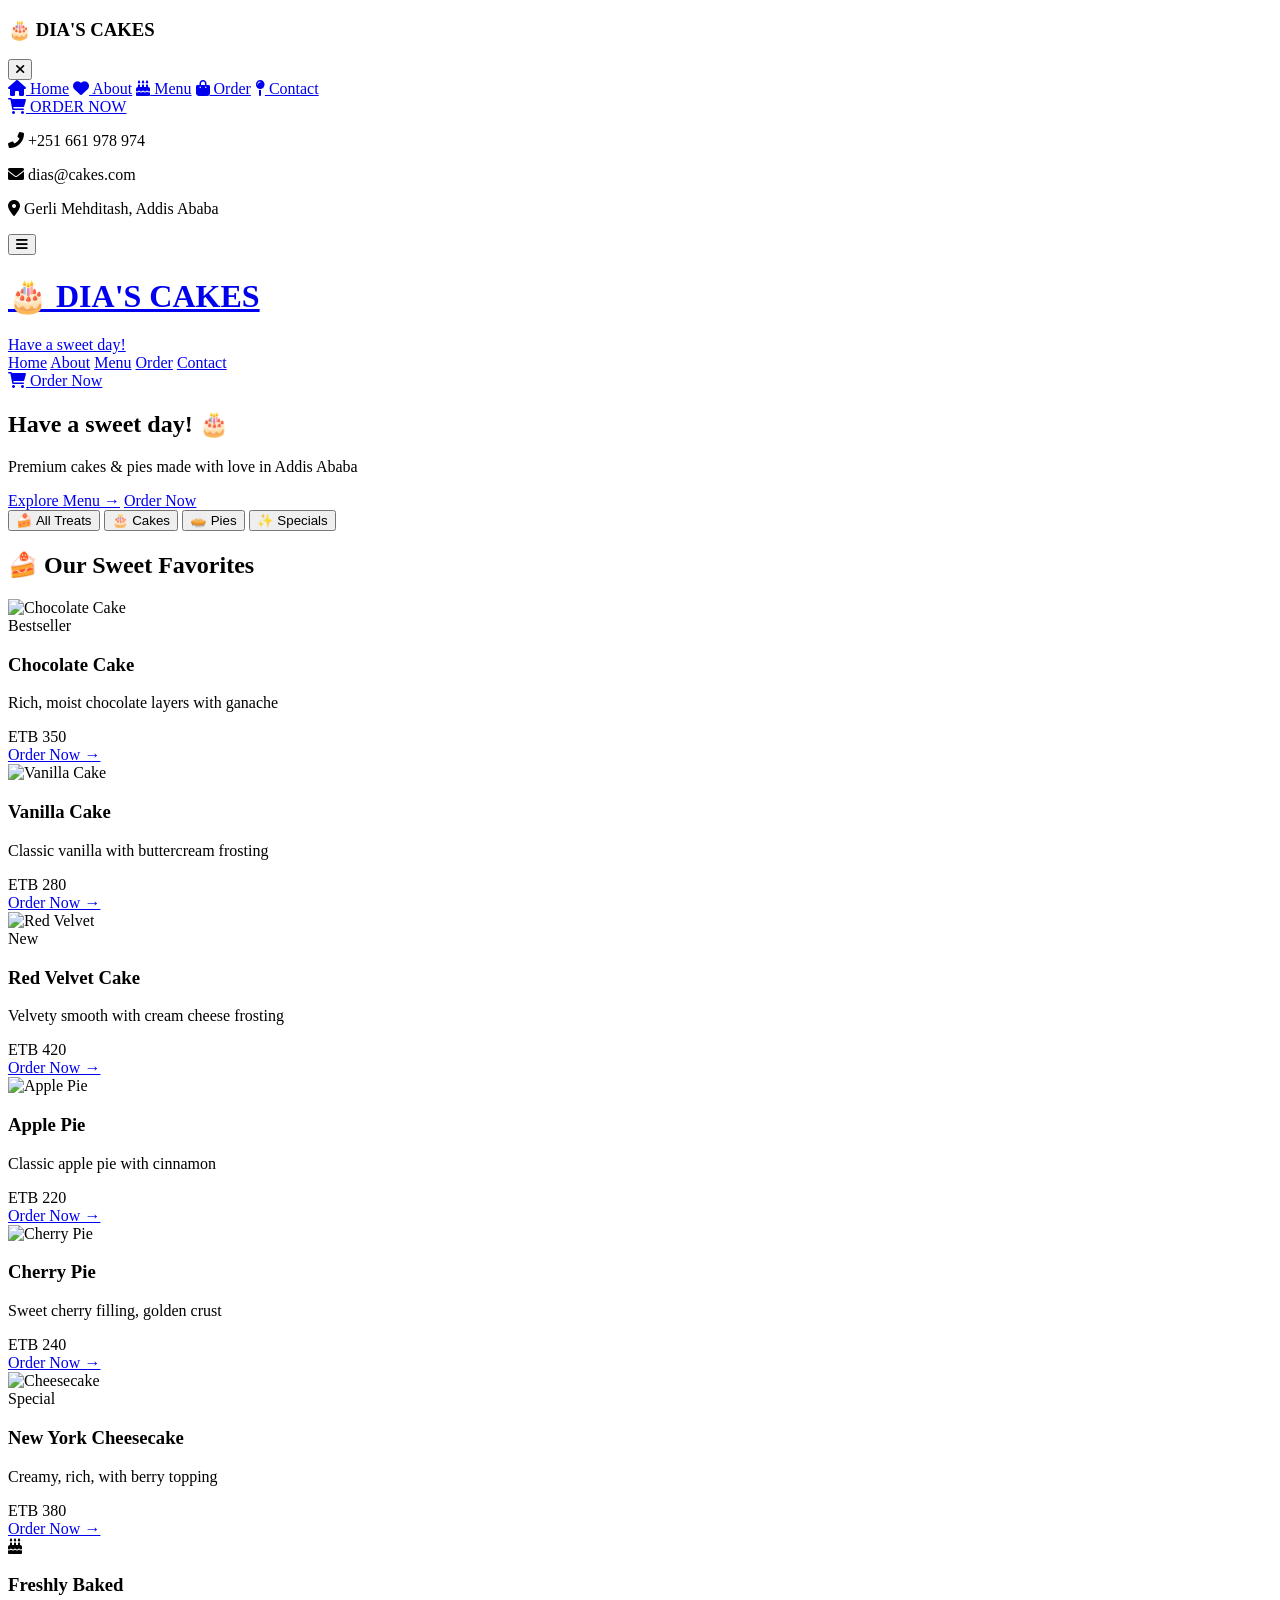
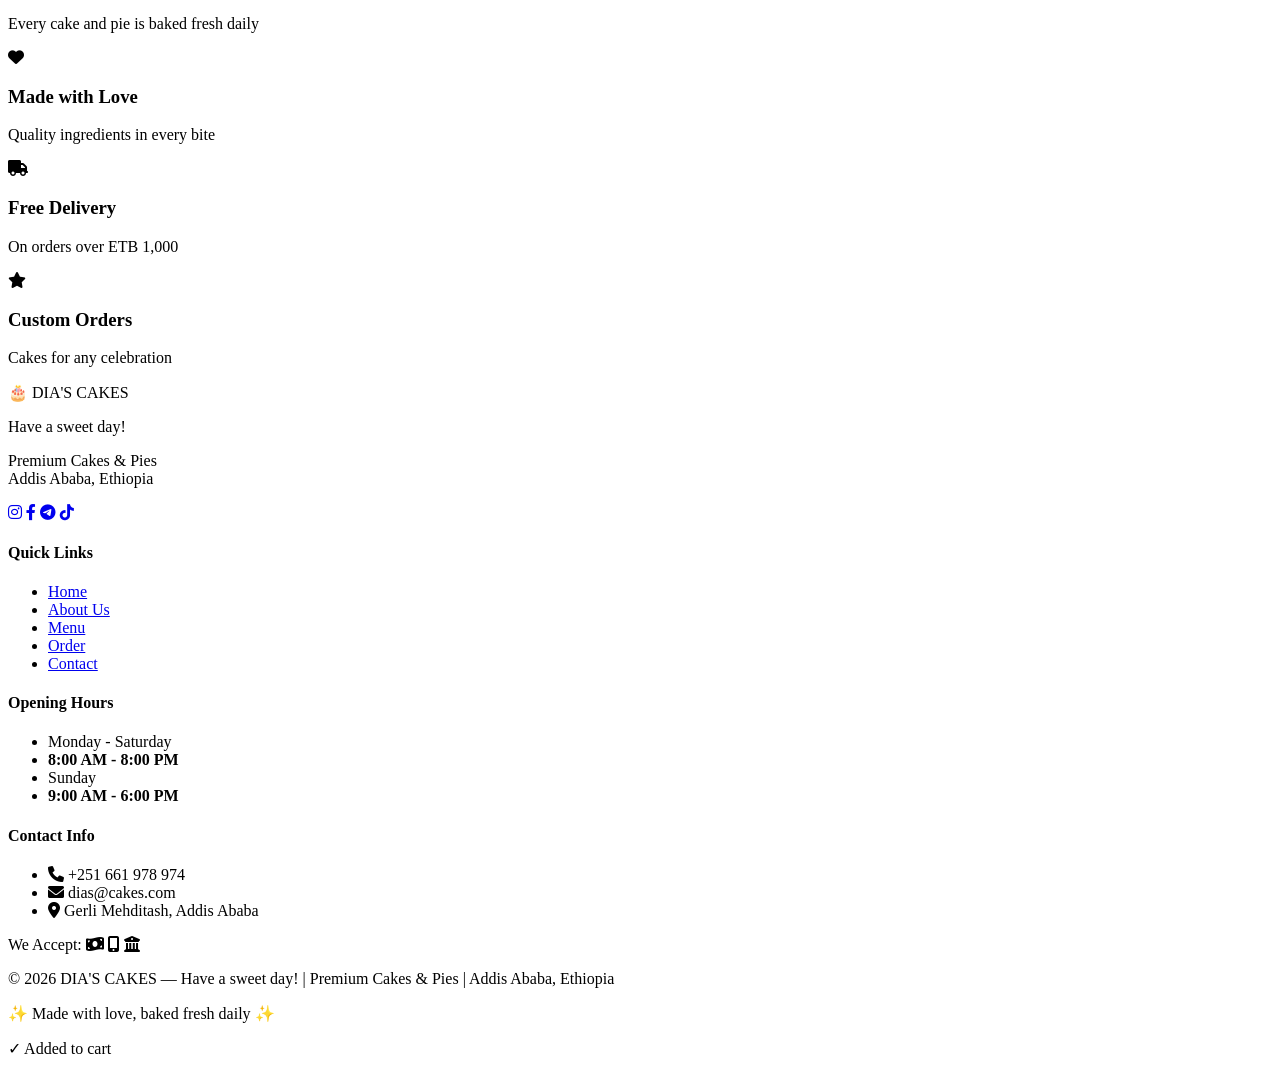
==== index.html @ 0d11e5b0 "Create index.html" ====
<!DOCTYPE html>
<html lang="en">
<head>
    <meta charset="UTF-8">
    <meta name="viewport" content="width=device-width, initial-scale=1.0, viewport-fit=cover">
    <meta name="description" content="DIA'S CAKES - Have a sweet day! Premium cakes & pies in Addis Ababa, Ethiopia. Freshly baked with love.">
    <meta name="theme-color" content="#FFFFFF">
    <title>DIA'S CAKES | Have a sweet day! | Premium Cakes & Pies</title>
    <link href="https://fonts.googleapis.com/css2?family=Inter:wght@300;400;500;600;700&family=Playfair+Display:wght@400;500;600;700&display=swap" rel="stylesheet">
    <link rel="stylesheet" href="https://cdnjs.cloudflare.com/ajax/libs/font-awesome/6.0.0-beta3/css/all.min.css">
    <link rel="stylesheet" href="css/style.css">
</head>
<body>

<!-- Mobile Sidebar -->
<div class="mobile-sidebar" id="mobileSidebar">
    <div class="sidebar-header">
        <h3>🎂 DIA'S CAKES</h3>
        <button class="close-sidebar" id="closeSidebarBtn"><i class="fas fa-times"></i></button>
    </div>
    <div class="sidebar-nav">
        <a href="index.html" class="active"><i class="fas fa-home"></i> Home</a>
        <a href="about.html"><i class="fas fa-heart"></i> About</a>
        <a href="menu.html"><i class="fas fa-birthday-cake"></i> Menu</a>
        <a href="order.html"><i class="fas fa-shopping-bag"></i> Order</a>
        <a href="contact.html"><i class="fas fa-map-pin"></i> Contact</a>
    </div>
    <a href="order.html" class="sidebar-order-btn"><i class="fas fa-shopping-cart"></i> ORDER NOW</a>
    <div class="sidebar-footer">
        <p><i class="fas fa-phone-alt"></i> +251 661 978 974</p>
        <p><i class="fas fa-envelope"></i> dias@cakes.com</p>
        <p><i class="fas fa-location-dot"></i> Gerli Mehditash, Addis Ababa</p>
    </div>
</div>
<div class="sidebar-overlay" id="sidebarOverlay"></div>

<!-- Header -->
<header class="main-header">
    <div class="container">
        <button class="mobile-menu-btn" id="mobileMenuBtn"><i class="fas fa-bars"></i></button>
        <div class="logo">
            <a href="index.html">
                <h1>🎂 DIA'S CAKES</h1>
                <span>Have a sweet day!</span>
            </a>
        </div>
        <nav class="desktop-nav">
            <a href="index.html" class="active">Home</a>
            <a href="about.html">About</a>
            <a href="menu.html">Menu</a>
            <a href="order.html">Order</a>
            <a href="contact.html">Contact</a>
        </nav>
        <a href="order.html" class="btn-order"><i class="fas fa-shopping-cart"></i> Order Now</a>
    </div>
</header>

<!-- Main Content -->
<main>
    <!-- Hero Section -->
    <section class="hero">
        <div class="hero-bg" style="background-image: url('https://images.unsplash.com/photo-1578985545062-69928b1d9582?w=1920&h=800&fit=crop');"></div>
        <div class="hero-overlay-light"></div>
        <div class="container hero-content">
            <h1>Have a <span class="highlight">sweet day!</span> 🎂</h1>
            <p>Premium cakes & pies made with love in Addis Ababa</p>
            <div class="hero-buttons">
                <a href="menu.html" class="hero-btn">Explore Menu →</a>
                <a href="order.html" class="hero-btn-secondary">Order Now</a>
            </div>
        </div>
    </section>

    <!-- Category Filters -->
    <div class="category-nav-horizontal">
        <button class="cat-filter-btn active" data-filter="all">🍰 All Treats</button>
        <button class="cat-filter-btn" data-filter="cakes">🎂 Cakes</button>
        <button class="cat-filter-btn" data-filter="pies">🥧 Pies</button>
        <button class="cat-filter-btn" data-filter="specials">✨ Specials</button>
    </div>

    <!-- Featured Products -->
    <section class="container">
        <h2 class="section-title">🍰 Our Sweet Favorites</h2>
        <div class="cards-grid" id="productsGrid">
            <div class="product-card" data-category="cakes">
                <img src="https://images.unsplash.com/photo-1578985545062-69928b1d9582?w=400&h=300&fit=crop" class="card-image" alt="Chocolate Cake">
                <div class="card-content">
                    <div class="card-badge">Bestseller</div>
                    <h3>Chocolate Cake</h3>
                    <p>Rich, moist chocolate layers with ganache</p>
                    <div class="price">ETB 350</div>
                    <a href="order.html" class="shop-now-btn">Order Now →</a>
                </div>
            </div>
            <div class="product-card" data-category="cakes">
                <img src="https://images.unsplash.com/photo-1464349095431-e9a21285b5f3?w=400&h=300&fit=crop" class="card-image" alt="Vanilla Cake">
                <div class="card-content">
                    <h3>Vanilla Cake</h3>
                    <p>Classic vanilla with buttercream frosting</p>
                    <div class="price">ETB 280</div>
                    <a href="order.html" class="shop-now-btn">Order Now →</a>
                </div>
            </div>
            <div class="product-card" data-category="cakes">
                <img src="https://images.unsplash.com/photo-1551024601-bec78aea704b?w=400&h=300&fit=crop" class="card-image" alt="Red Velvet">
                <div class="card-content">
                    <div class="card-badge">New</div>
                    <h3>Red Velvet Cake</h3>
                    <p>Velvety smooth with cream cheese frosting</p>
                    <div class="price">ETB 420</div>
                    <a href="order.html" class="shop-now-btn">Order Now →</a>
                </div>
            </div>
            <div class="product-card" data-category="pies">
                <img src="https://images.unsplash.com/photo-1535920527002-b35e96722eb9?w=400&h=300&fit=crop" class="card-image" alt="Apple Pie">
                <div class="card-content">
                    <h3>Apple Pie</h3>
                    <p>Classic apple pie with cinnamon</p>
                    <div class="price">ETB 220</div>
                    <a href="order.html" class="shop-now-btn">Order Now →</a>
                </div>
            </div>
            <div class="product-card" data-category="pies">
                <img src="https://images.unsplash.com/photo-1551024506-0bccd828d307?w=400&h=300&fit=crop" class="card-image" alt="Cherry Pie">
                <div class="card-content">
                    <h3>Cherry Pie</h3>
                    <p>Sweet cherry filling, golden crust</p>
                    <div class="price">ETB 240</div>
                    <a href="order.html" class="shop-now-btn">Order Now →</a>
                </div>
            </div>
            <div class="product-card" data-category="specials">
                <img src="https://images.unsplash.com/photo-1558301211-0d8c8ddee6ec?w=400&h=300&fit=crop" class="card-image" alt="Cheesecake">
                <div class="card-content">
                    <div class="card-badge">Special</div>
                    <h3>New York Cheesecake</h3>
                    <p>Creamy, rich, with berry topping</p>
                    <div class="price">ETB 380</div>
                    <a href="order.html" class="shop-now-btn">Order Now →</a>
                </div>
            </div>
        </div>
    </section>

    <!-- Features Section -->
    <section class="features-section">
        <div class="container">
            <div class="features-grid">
                <div class="feature-card">
                    <i class="fas fa-birthday-cake"></i>
                    <h3>Freshly Baked</h3>
                    <p>Every cake and pie is baked fresh daily</p>
                </div>
                <div class="feature-card">
                    <i class="fas fa-heart"></i>
                    <h3>Made with Love</h3>
                    <p>Quality ingredients in every bite</p>
                </div>
                <div class="feature-card">
                    <i class="fas fa-truck"></i>
                    <h3>Free Delivery</h3>
                    <p>On orders over ETB 1,000</p>
                </div>
                <div class="feature-card">
                    <i class="fas fa-star"></i>
                    <h3>Custom Orders</h3>
                    <p>Cakes for any celebration</p>
                </div>
            </div>
        </div>
    </section>
</main>

<!-- Footer -->
<footer class="main-footer">
    <div class="container">
        <div class="footer-grid">
            <div class="footer-col">
                <div class="footer-logo">🎂 DIA'S CAKES</div>
                <p class="tagline">Have a sweet day!</p>
                <p>Premium Cakes & Pies<br>Addis Ababa, Ethiopia</p>
                <div class="social-links">
                    <a href="#"><i class="fab fa-instagram"></i></a>
                    <a href="#"><i class="fab fa-facebook-f"></i></a>
                    <a href="#"><i class="fab fa-telegram-plane"></i></a>
                    <a href="#"><i class="fab fa-tiktok"></i></a>
                </div>
            </div>
            <div class="footer-col">
                <h4>Quick Links</h4>
                <ul>
                    <li><a href="index.html">Home</a></li>
                    <li><a href="about.html">About Us</a></li>
                    <li><a href="menu.html">Menu</a></li>
                    <li><a href="order.html">Order</a></li>
                    <li><a href="contact.html">Contact</a></li>
                </ul>
            </div>
            <div class="footer-col">
                <h4>Opening Hours</h4>
                <ul class="hours">
                    <li>Monday - Saturday</li>
                    <li><strong>8:00 AM - 8:00 PM</strong></li>
                    <li>Sunday</li>
                    <li><strong>9:00 AM - 6:00 PM</strong></li>
                </ul>
            </div>
            <div class="footer-col">
                <h4>Contact Info</h4>
                <ul class="contact-info">
                    <li><i class="fas fa-phone"></i> +251 661 978 974</li>
                    <li><i class="fas fa-envelope"></i> dias@cakes.com</li>
                    <li><i class="fas fa-location-dot"></i> Gerli Mehditash, Addis Ababa</li>
                </ul>
                <div class="payment-badge">
                    <span>We Accept:</span>
                    <i class="fas fa-money-bill-wave"></i>
                    <i class="fas fa-mobile-alt"></i>
                    <i class="fas fa-university"></i>
                </div>
            </div>
        </div>
        <div class="footer-bottom">
            <p>&copy; 2026 DIA'S CAKES — Have a sweet day! | Premium Cakes & Pies | Addis Ababa, Ethiopia</p>
            <p class="footer-heart">✨ Made with love, baked fresh daily ✨</p>
        </div>
    </div>
</footer>

<div id="toastMsg" class="toast-msg">✓ Added to cart</div>
<script src="js/main.js"></script>
<script>
    // Category filter for home page
    const filterBtns = document.querySelectorAll('.cat-filter-btn');
    const products = document.querySelectorAll('.product-card');
    
    filterBtns.forEach(btn => {
        btn.addEventListener('click', function() {
            filterBtns.forEach(b => b.classList.remove('active'));
            this.classList.add('active');
            const filter = this.getAttribute('data-filter');
            products.forEach(product => {
                if (filter === 'all' || product.getAttribute('data-category') === filter) {
                    product.style.display = 'block';
                } else {
                    product.style.display = 'none';
                }
            });
        });
    });
</script>
</body>
</html>
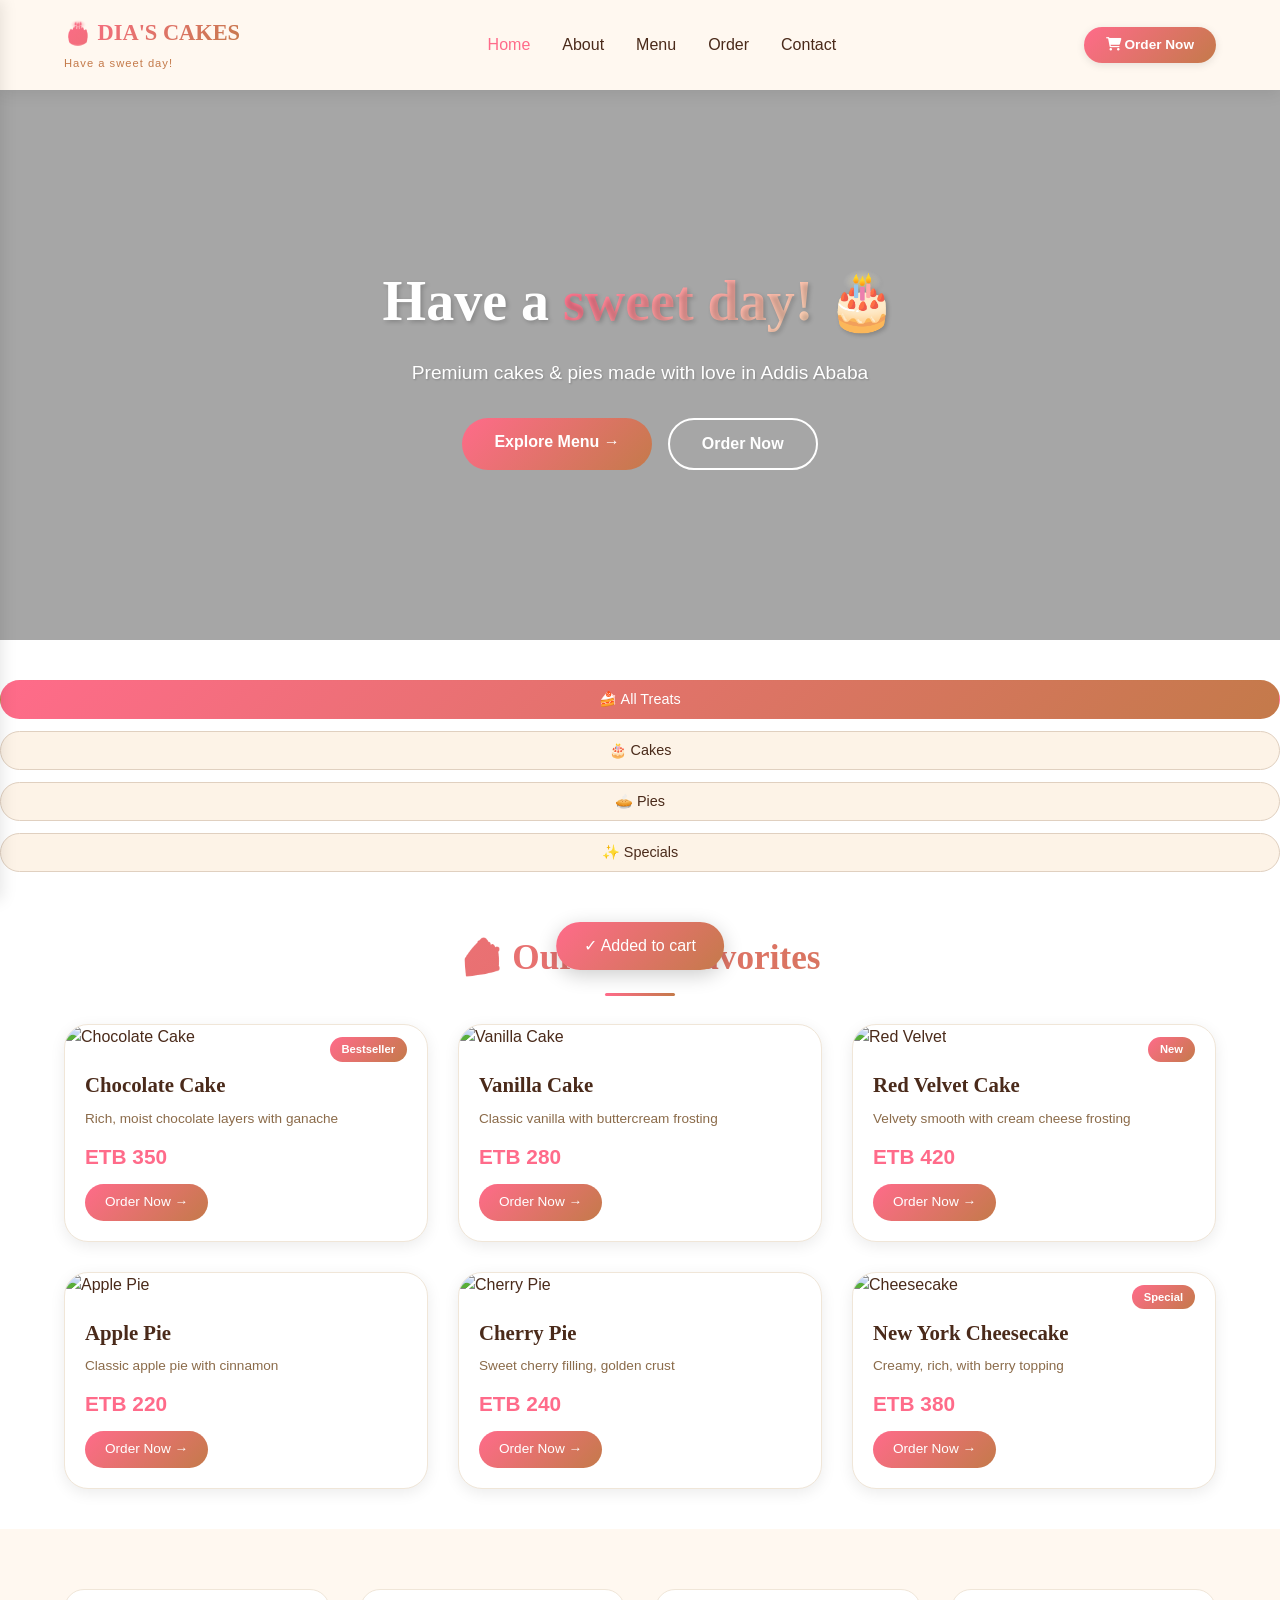
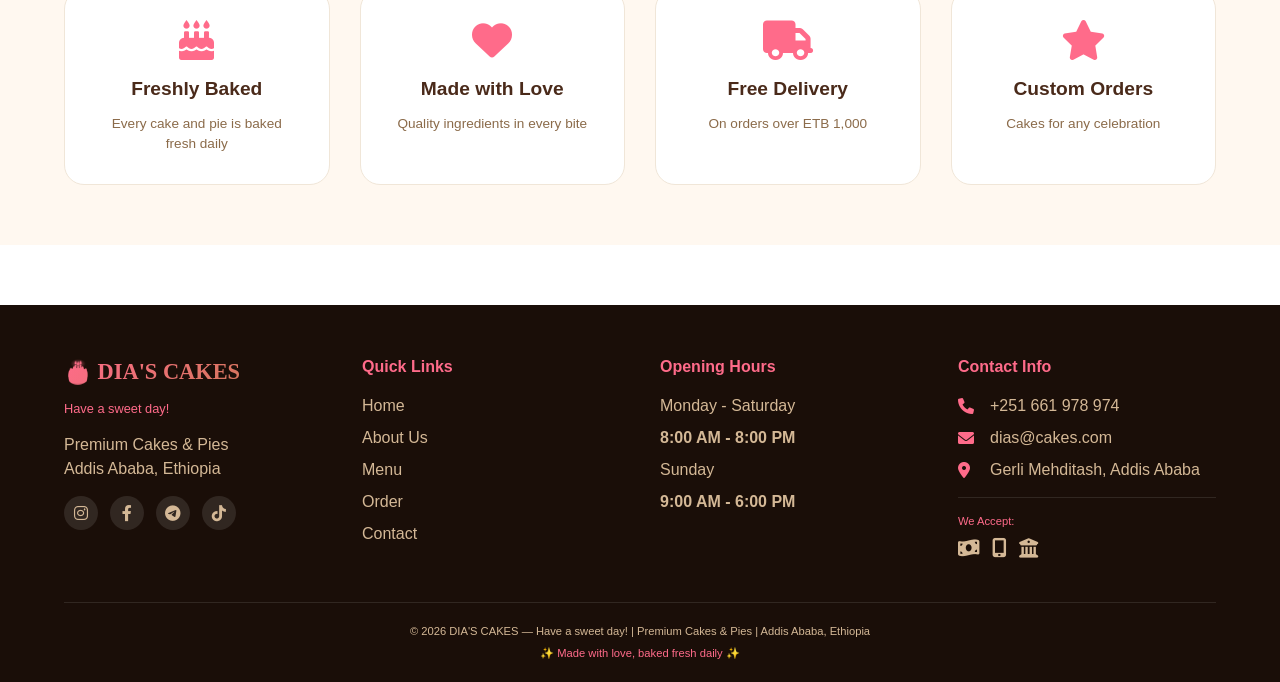
==== commit cfadc2a5: "Update index.html" ====
--- a/index.html
+++ b/index.html
@@ -57,9 +57,9 @@
 
 <!-- Main Content -->
 <main>
-    <!-- Hero Section -->
+    <!-- Hero Section with Beautiful Cake Image -->
     <section class="hero">
-        <div class="hero-bg" style="background-image: url('https://images.unsplash.com/photo-1578985545062-69928b1d9582?w=1920&h=800&fit=crop');"></div>
+        <div class="hero-bg" style="background-image: url('https://images.unsplash.com/photo-1464349095431-e9a21285b5f3?w=1920&h=800&fit=crop');"></div>
         <div class="hero-overlay-light"></div>
         <div class="container hero-content">
             <h1>Have a <span class="highlight">sweet day!</span> 🎂</h1>
--- a/css/style.css
+++ b/css/style.css
@@ -0,0 +1,737 @@
+/* ============================================
+   DIA'S CAKES - COMPLETE STYLESHEET
+   Have a sweet day! | Premium Cakes & Pies
+   ============================================ */
+
+:root {
+    --white: #FFFFFF;
+    --bg-light: #FFF8F0;
+    --gray-light: #F0E6D8;
+    --gray-mid: #E0D0C0;
+    --text-dark: #4A2A1A;
+    --text-muted: #8B6B4A;
+    --primary-pink: #FF6B8A;
+    --primary-brown: #C47A4A;
+    --primary-cream: #FFDAB9;
+    --green-primary: #4CAF50;
+    --green-dark: #388E3C;
+    --shadow: 0 4px 15px rgba(0,0,0,0.08);
+    --shadow-hover: 0 12px 30px rgba(0,0,0,0.12);
+    --transition: all 0.3s ease;
+}
+
+* { margin: 0; padding: 0; box-sizing: border-box; }
+
+body {
+    font-family: 'Inter', sans-serif;
+    background: var(--white);
+    color: var(--text-dark);
+    line-height: 1.5;
+    overflow-x: hidden;
+}
+
+.container { max-width: 1200px; margin: 0 auto; padding: 0 24px; }
+
+/* Header */
+.main-header {
+    background: rgba(255, 248, 240, 0.98);
+    backdrop-filter: blur(12px);
+    box-shadow: var(--shadow);
+    position: sticky;
+    top: 0;
+    z-index: 100;
+}
+
+.main-header .container {
+    display: flex;
+    justify-content: space-between;
+    align-items: center;
+    padding: 16px 24px;
+}
+
+.logo a { text-decoration: none; }
+.logo h1 {
+    font-size: 1.4rem;
+    background: linear-gradient(135deg, #FF6B8A, #C47A4A);
+    -webkit-background-clip: text;
+    background-clip: text;
+    color: transparent;
+    font-family: 'Playfair Display', serif;
+}
+.logo span { font-size: 0.7rem; color: #C47A4A; letter-spacing: 1px; }
+
+.desktop-nav { display: flex; gap: 32px; }
+.desktop-nav a {
+    text-decoration: none;
+    color: var(--text-dark);
+    font-weight: 500;
+    transition: var(--transition);
+}
+.desktop-nav a:hover, .desktop-nav a.active { color: #FF6B8A; }
+
+.btn-order {
+    background: linear-gradient(135deg, #FF6B8A, #C47A4A);
+    color: white;
+    padding: 8px 22px;
+    border-radius: 40px;
+    text-decoration: none;
+    font-weight: 600;
+    font-size: 0.85rem;
+    transition: var(--transition);
+    box-shadow: 0 2px 8px rgba(0,0,0,0.1);
+}
+.btn-order:hover { transform: scale(0.96); opacity: 0.9; }
+
+/* Mobile Sidebar */
+.mobile-menu-btn {
+    display: none;
+    background: none;
+    border: none;
+    font-size: 1.6rem;
+    color: #FF6B8A;
+    cursor: pointer;
+}
+
+.sidebar-overlay {
+    position: fixed;
+    top: 0;
+    left: 0;
+    width: 100%;
+    height: 100%;
+    background: rgba(0,0,0,0.5);
+    z-index: 998;
+    opacity: 0;
+    visibility: hidden;
+    transition: 0.3s;
+}
+.sidebar-overlay.active { opacity: 1; visibility: visible; }
+
+.mobile-sidebar {
+    position: fixed;
+    top: 0;
+    left: 0;
+    width: 280px;
+    height: 100%;
+    background: white;
+    z-index: 999;
+    transform: translateX(-100%);
+    transition: transform 0.3s ease;
+    box-shadow: 2px 0 15px rgba(0,0,0,0.1);
+    display: flex;
+    flex-direction: column;
+}
+.mobile-sidebar.open { transform: translateX(0); }
+
+.sidebar-header {
+    padding: 24px 20px;
+    border-bottom: 1px solid #F0E6D8;
+    display: flex;
+    justify-content: space-between;
+    align-items: center;
+}
+.sidebar-header h3 { color: #FF6B8A; font-family: 'Playfair Display', serif; }
+.close-sidebar { background: none; border: none; font-size: 1.2rem; cursor: pointer; }
+
+.sidebar-nav { flex: 1; padding: 20px; display: flex; flex-direction: column; gap: 10px; }
+.sidebar-nav a {
+    text-decoration: none;
+    color: #333;
+    padding: 12px;
+    display: flex;
+    align-items: center;
+    gap: 12px;
+    border-radius: 12px;
+    transition: var(--transition);
+}
+.sidebar-nav a i { width: 24px; color: #FF6B8A; }
+.sidebar-nav a:hover, .sidebar-nav a.active { background: rgba(255,107,138,0.1); color: #FF6B8A; }
+
+.sidebar-order-btn {
+    margin: 20px;
+    background: linear-gradient(135deg, #FF6B8A, #C47A4A);
+    color: white;
+    text-decoration: none;
+    padding: 14px;
+    text-align: center;
+    border-radius: 40px;
+    font-weight: 600;
+}
+.sidebar-footer {
+    padding: 20px;
+    border-top: 1px solid #F0E6D8;
+    font-size: 0.7rem;
+    color: #8B6B4A;
+    line-height: 1.8;
+}
+.sidebar-footer i { width: 24px; color: #FF6B8A; }
+
+/* Hero Section */
+.hero {
+    position: relative;
+    min-height: 550px;
+    display: flex;
+    align-items: center;
+    justify-content: center;
+    text-align: center;
+    overflow: hidden;
+}
+.hero-bg {
+    position: absolute;
+    top: 0;
+    left: 0;
+    width: 100%;
+    height: 100%;
+    background-size: cover;
+    background-position: center;
+    z-index: 0;
+}
+.hero-overlay-light {
+    position: absolute;
+    top: 0;
+    left: 0;
+    width: 100%;
+    height: 100%;
+    background: rgba(0,0,0,0.35);
+    z-index: 1;
+}
+.hero-content {
+    position: relative;
+    z-index: 2;
+    color: white;
+    max-width: 800px;
+}
+.hero-content h1 {
+    font-size: 3.5rem;
+    margin-bottom: 16px;
+    font-family: 'Playfair Display', serif;
+    text-shadow: 2px 2px 4px rgba(0,0,0,0.2);
+}
+.hero-content h1 .highlight {
+    background: linear-gradient(135deg, #FF6B8A, #FFDAB9);
+    -webkit-background-clip: text;
+    background-clip: text;
+    color: transparent;
+}
+.hero-content p {
+    font-size: 1.2rem;
+    margin-bottom: 30px;
+    text-shadow: 1px 1px 2px rgba(0,0,0,0.2);
+}
+.hero-buttons { display: flex; gap: 16px; justify-content: center; }
+.hero-btn {
+    background: linear-gradient(135deg, #FF6B8A, #C47A4A);
+    color: white;
+    padding: 12px 32px;
+    border-radius: 50px;
+    text-decoration: none;
+    font-weight: 600;
+    transition: var(--transition);
+}
+.hero-btn-secondary {
+    background: transparent;
+    border: 2px solid white;
+    color: white;
+    padding: 12px 32px;
+    border-radius: 50px;
+    text-decoration: none;
+    font-weight: 600;
+    transition: var(--transition);
+}
+.hero-btn:hover, .hero-btn-secondary:hover { transform: translateY(-3px); }
+
+/* Category Filters */
+.category-nav-horizontal {
+    display: flex;
+    justify-content: center;
+    flex-wrap: wrap;
+    gap: 12px;
+    margin: 40px auto 20px;
+}
+.cat-filter-btn {
+    padding: 10px 28px;
+    background: #FDF3E7;
+    border: 1px solid #E0D0C0;
+    border-radius: 50px;
+    font-size: 0.9rem;
+    font-weight: 500;
+    cursor: pointer;
+    transition: var(--transition);
+    color: #4A2A1A;
+}
+.cat-filter-btn:hover, .cat-filter-btn.active {
+    background: linear-gradient(135deg, #FF6B8A, #C47A4A);
+    color: white;
+    border-color: transparent;
+}
+
+/* Section Titles */
+.section-title {
+    text-align: center;
+    font-size: 2.2rem;
+    margin: 60px 0 30px;
+    font-family: 'Playfair Display', serif;
+    background: linear-gradient(135deg, #FF6B8A, #C47A4A);
+    -webkit-background-clip: text;
+    background-clip: text;
+    color: transparent;
+    position: relative;
+}
+.section-title::after {
+    content: '';
+    position: absolute;
+    bottom: -12px;
+    left: 50%;
+    transform: translateX(-50%);
+    width: 70px;
+    height: 3px;
+    background: linear-gradient(90deg, #FF6B8A, #C47A4A);
+    border-radius: 3px;
+}
+.section-title-small {
+    font-size: 1.6rem;
+    margin: 30px 0 20px;
+    color: #FF6B8A;
+    font-family: 'Playfair Display', serif;
+}
+
+/* Product Cards */
+.cards-grid {
+    display: grid;
+    grid-template-columns: repeat(auto-fill, minmax(280px, 1fr));
+    gap: 30px;
+    margin: 40px 0;
+}
+.product-card {
+    background: white;
+    border-radius: 24px;
+    overflow: hidden;
+    transition: var(--transition);
+    box-shadow: var(--shadow);
+    border: 1px solid #F0E6D8;
+    position: relative;
+}
+.product-card:hover {
+    transform: translateY(-8px);
+    box-shadow: var(--shadow-hover);
+    border-color: #FF6B8A;
+}
+.card-image { width: 100%; height: 220px; object-fit: cover; transition: transform 0.4s; }
+.product-card:hover .card-image { transform: scale(1.03); }
+.card-content { padding: 20px; position: relative; }
+.card-badge {
+    position: absolute;
+    top: -12px;
+    right: 20px;
+    background: linear-gradient(135deg, #FF6B8A, #C47A4A);
+    color: white;
+    padding: 4px 12px;
+    border-radius: 30px;
+    font-size: 0.7rem;
+    font-weight: 600;
+}
+.card-content h3 { font-size: 1.3rem; margin-bottom: 8px; font-family: 'Playfair Display', serif; }
+.card-content p { color: #8B6B4A; font-size: 0.85rem; margin-bottom: 12px; }
+.price { color: #FF6B8A; font-weight: 700; font-size: 1.3rem; margin: 12px 0; }
+.shop-now-btn {
+    display: inline-block;
+    background: linear-gradient(135deg, #FF6B8A, #C47A4A);
+    color: white;
+    padding: 8px 20px;
+    border-radius: 40px;
+    text-decoration: none;
+    font-weight: 500;
+    font-size: 0.85rem;
+    transition: var(--transition);
+}
+.shop-now-btn:hover { transform: translateX(5px); }
+
+/* Features Section */
+.features-section { padding: 60px 0; background: #FFF8F0; }
+.features-grid {
+    display: grid;
+    grid-template-columns: repeat(auto-fit, minmax(220px, 1fr));
+    gap: 30px;
+}
+.feature-card {
+    text-align: center;
+    padding: 30px;
+    background: white;
+    border-radius: 20px;
+    transition: var(--transition);
+    border: 1px solid #F0E6D8;
+}
+.feature-card:hover { transform: translateY(-5px); box-shadow: var(--shadow-hover); }
+.feature-card i { font-size: 2.5rem; color: #FF6B8A; margin-bottom: 15px; }
+.feature-card h3 { font-size: 1.2rem; margin-bottom: 10px; }
+.feature-card p { color: #8B6B4A; font-size: 0.85rem; }
+
+/* Promo Banner */
+.promo-banner {
+    background: linear-gradient(135deg, #FF6B8A, #C47A4A);
+    padding: 50px 0;
+    margin: 40px 0;
+    text-align: center;
+    border-radius: 30px;
+}
+.promo-content h3 { font-size: 2rem; color: white; margin-bottom: 10px; }
+.promo-content p { color: rgba(255,255,255,0.9); margin-bottom: 20px; }
+.promo-btn {
+    background: white;
+    color: #FF6B8A;
+    padding: 12px 32px;
+    border-radius: 50px;
+    text-decoration: none;
+    font-weight: 600;
+    transition: var(--transition);
+}
+.promo-btn:hover { transform: translateY(-2px); box-shadow: 0 5px 15px rgba(0,0,0,0.2); }
+
+/* About Section */
+.about-section { padding: 60px 0; }
+.about-grid {
+    display: grid;
+    grid-template-columns: 1fr 1fr;
+    gap: 60px;
+    align-items: start;
+}
+.about-text h2 {
+    font-size: 2.2rem;
+    background: linear-gradient(135deg, #FF6B8A, #C47A4A);
+    -webkit-background-clip: text;
+    background-clip: text;
+    color: transparent;
+    margin-bottom: 20px;
+    font-family: 'Playfair Display', serif;
+}
+.about-text p {
+    margin-bottom: 20px;
+    color: #8B6B4A;
+    line-height: 1.7;
+}
+.stats {
+    display: flex;
+    gap: 40px;
+    margin-top: 30px;
+}
+.stat { text-align: center; }
+.stat .number {
+    font-size: 2rem;
+    font-weight: 700;
+    background: linear-gradient(135deg, #FF6B8A, #C47A4A);
+    -webkit-background-clip: text;
+    background-clip: text;
+    color: transparent;
+    display: block;
+}
+.about-values h3 {
+    font-size: 1.6rem;
+    margin-bottom: 20px;
+    color: #FF6B8A;
+}
+.about-values ul { list-style: none; }
+.about-values li {
+    padding: 12px 0;
+    display: flex;
+    align-items: center;
+    gap: 12px;
+    color: #8B6B4A;
+}
+.about-values li i { color: #4CAF50; width: 24px; }
+
+.quote-section { padding: 40px 0; }
+.quote-card {
+    background: #FFF8F0;
+    padding: 40px;
+    border-radius: 30px;
+    text-align: center;
+}
+.quote-card i {
+    font-size: 2rem;
+    color: #FF6B8A;
+    opacity: 0.5;
+    margin-bottom: 15px;
+    display: block;
+}
+.quote-card p { font-size: 1.2rem; font-style: italic; margin-bottom: 15px; color: #4A2A1A; }
+
+/* Shop/Cart Section */
+.shop-section { padding: 40px 0; }
+.shop-layout {
+    display: grid;
+    grid-template-columns: 1fr 1fr;
+    gap: 40px;
+    margin-bottom: 50px;
+}
+.cart-summary {
+    background: #FFF8F0;
+    padding: 25px;
+    border-radius: 20px;
+    border: 1px solid #F0E6D8;
+}
+.cart-summary h3 { margin-bottom: 20px; color: #FF6B8A; }
+.cart-items { min-height: 150px; max-height: 350px; overflow-y: auto; margin-bottom: 20px; }
+.empty-cart { text-align: center; padding: 40px; color: #8B6B4A; }
+.cart-item {
+    display: flex;
+    justify-content: space-between;
+    align-items: center;
+    padding: 12px 0;
+    border-bottom: 1px solid #E0D0C0;
+    flex-wrap: wrap;
+    gap: 12px;
+}
+.cart-controls {
+    display: flex;
+    align-items: center;
+    gap: 8px;
+    background: #f5f5f5;
+    padding: 4px 12px;
+    border-radius: 40px;
+}
+.qty-btn {
+    width: 32px;
+    height: 32px;
+    background: white;
+    border: 1px solid #ddd;
+    border-radius: 50%;
+    cursor: pointer;
+    font-size: 18px;
+    font-weight: bold;
+    display: flex;
+    align-items: center;
+    justify-content: center;
+    transition: all 0.2s;
+}
+.qty-btn:hover { background: #4CAF50; color: white; border-color: #4CAF50; }
+.item-qty { min-width: 30px; text-align: center; font-weight: 600; }
+.remove-btn { background: none; border: none; cursor: pointer; font-size: 16px; opacity: 0.6; padding: 5px; }
+.remove-btn:hover { opacity: 1; }
+.item-total-price { font-weight: 600; color: #4CAF50; min-width: 80px; text-align: right; }
+.cart-total { text-align: right; padding-top: 15px; border-top: 2px solid #E0D0C0; font-size: 1.2rem; }
+.delivery-note { margin-top: 15px; text-align: center; font-size: 0.8rem; }
+
+.checkout-form {
+    background: #FFF8F0;
+    padding: 25px;
+    border-radius: 20px;
+    border: 1px solid #F0E6D8;
+}
+.checkout-form h3 { margin-bottom: 20px; color: #FF6B8A; }
+.checkout-form input, .checkout-form select, .checkout-form textarea {
+    width: 100%;
+    padding: 12px;
+    margin-bottom: 15px;
+    border: 1px solid #E0D0C0;
+    border-radius: 12px;
+    font-family: 'Inter', sans-serif;
+}
+.form-row-small { display: grid; grid-template-columns: 1fr 1fr; gap: 15px; }
+
+.items-grid {
+    display: grid;
+    grid-template-columns: repeat(auto-fill, minmax(300px, 1fr));
+    gap: 12px;
+}
+.shop-item {
+    background: #FFF8F0;
+    padding: 12px 20px;
+    border-radius: 12px;
+    display: flex;
+    justify-content: space-between;
+    align-items: center;
+    border: 1px solid #F0E6D8;
+}
+.add-to-cart-btn {
+    background: #4CAF50;
+    color: white;
+    border: none;
+    padding: 6px 16px;
+    border-radius: 30px;
+    cursor: pointer;
+    font-weight: 500;
+    transition: var(--transition);
+}
+.add-to-cart-btn:hover { background: #388E3C; transform: scale(0.96); }
+
+/* Contact Section */
+.contact-section { padding: 60px 0; }
+.contact-cards {
+    display: grid;
+    grid-template-columns: repeat(4, 1fr);
+    gap: 25px;
+    margin-bottom: 40px;
+}
+.contact-card {
+    background: white;
+    padding: 30px 20px;
+    text-align: center;
+    border-radius: 20px;
+    box-shadow: var(--shadow);
+    border: 1px solid #F0E6D8;
+    transition: var(--transition);
+}
+.contact-card:hover { transform: translateY(-5px); box-shadow: var(--shadow-hover); }
+.icon-circle {
+    width: 70px;
+    height: 70px;
+    background: linear-gradient(135deg, #FF6B8A, #C47A4A);
+    border-radius: 50%;
+    display: flex;
+    align-items: center;
+    justify-content: center;
+    margin: 0 auto 15px;
+}
+.icon-circle i { font-size: 28px; color: white; }
+.contact-card h3 { margin-bottom: 8px; color: #FF6B8A; }
+
+.social-icons {
+    display: flex;
+    justify-content: center;
+    gap: 20px;
+    margin: 40px 0;
+}
+.social-link {
+    width: 50px;
+    height: 50px;
+    border-radius: 50%;
+    display: flex;
+    align-items: center;
+    justify-content: center;
+    transition: var(--transition);
+    text-decoration: none;
+    color: white;
+    font-size: 22px;
+}
+.social-link.ig { background: linear-gradient(45deg, #f09433, #d62976); }
+.social-link.fb { background: #1877F2; }
+.social-link.tg { background: #0088cc; }
+.social-link.tt { background: #000000; }
+.social-link:hover { transform: translateY(-3px); }
+
+#map { height: 350px; width: 100%; border-radius: 24px; margin: 30px 0; }
+
+.contact-form {
+    background: #FFF8F0;
+    padding: 40px;
+    border-radius: 30px;
+    box-shadow: var(--shadow);
+}
+.contact-form h3 { text-align: center; margin-bottom: 25px; color: #FF6B8A; font-size: 1.5rem; }
+.form-row {
+    display: grid;
+    grid-template-columns: 1fr 1fr;
+    gap: 20px;
+    margin-bottom: 20px;
+}
+input, textarea, select {
+    width: 100%;
+    padding: 14px 16px;
+    border: 1px solid #E0D0C0;
+    border-radius: 16px;
+    font-family: 'Inter', sans-serif;
+    transition: var(--transition);
+}
+input:focus, textarea:focus { outline: none; border-color: #FF6B8A; box-shadow: 0 0 0 3px rgba(255,107,138,0.1); }
+button {
+    background: linear-gradient(135deg, #FF6B8A, #C47A4A);
+    color: white;
+    border: none;
+    padding: 14px 28px;
+    border-radius: 50px;
+    font-weight: 600;
+    cursor: pointer;
+    width: 100%;
+    transition: var(--transition);
+}
+button:hover { transform: translateY(-2px); opacity: 0.95; }
+
+/* Footer */
+.main-footer {
+    background: #1A0E08;
+    color: #D4B896;
+    padding: 50px 0 20px;
+    margin-top: 60px;
+}
+.footer-grid {
+    display: grid;
+    grid-template-columns: repeat(auto-fit, minmax(220px, 1fr));
+    gap: 40px;
+    margin-bottom: 40px;
+}
+.footer-logo {
+    font-size: 1.4rem;
+    font-weight: 700;
+    background: linear-gradient(135deg, #FF6B8A, #C47A4A);
+    -webkit-background-clip: text;
+    background-clip: text;
+    color: transparent;
+    font-family: 'Playfair Display', serif;
+    margin-bottom: 10px;
+}
+.tagline { font-size: 0.8rem; color: #FF6B8A; margin-bottom: 15px; }
+.footer-col h4 { color: #FF6B8A; margin-bottom: 15px; font-size: 1rem; }
+.footer-col ul { list-style: none; }
+.footer-col ul li { margin-bottom: 8px; }
+.footer-col ul li a { color: #D4B896; text-decoration: none; transition: var(--transition); }
+.footer-col ul li a:hover { color: #FF6B8A; padding-left: 5px; }
+.social-links { display: flex; gap: 12px; margin-top: 15px; }
+.social-links a {
+    width: 34px;
+    height: 34px;
+    background: rgba(255,255,255,0.1);
+    border-radius: 50%;
+    display: flex;
+    align-items: center;
+    justify-content: center;
+    transition: var(--transition);
+    color: #D4B896;
+    text-decoration: none;
+}
+.social-links a:hover { background: #FF6B8A; transform: translateY(-3px); color: white; }
+.contact-info li { display: flex; align-items: center; gap: 10px; margin-bottom: 8px; }
+.contact-info li i { width: 22px; color: #FF6B8A; }
+.payment-badge { margin-top: 15px; padding-top: 15px; border-top: 1px solid rgba(255,255,255,0.1); }
+.payment-badge span { display: block; margin-bottom: 8px; font-size: 0.7rem; color: #FF6B8A; }
+.payment-badge i { font-size: 1.2rem; margin-right: 8px; }
+.footer-bottom { text-align: center; padding-top: 20px; border-top: 1px solid rgba(255,255,255,0.1); font-size: 0.7rem; }
+.footer-heart { margin-top: 5px; color: #FF6B8A; }
+
+/* Toast */
+.toast-msg {
+    position: fixed;
+    bottom: 30px;
+    left: 50%;
+    transform: translateX(-50%) translateY(100px);
+    background: linear-gradient(135deg, #FF6B8A, #C47A4A);
+    color: white;
+    padding: 12px 28px;
+    border-radius: 50px;
+    z-index: 2000;
+    transition: transform 0.3s;
+    font-weight: 500;
+    box-shadow: 0 5px 20px rgba(0,0,0,0.2);
+}
+.toast-msg.show { transform: translateX(-50%) translateY(0); }
+
+/* Responsive */
+@media (max-width: 900px) {
+    .desktop-nav, .btn-order { display: none; }
+    .mobile-menu-btn { display: block; }
+    .hero-content h1 { font-size: 2.2rem; }
+    .contact-cards { grid-template-columns: repeat(2, 1fr); }
+    .shop-layout { grid-template-columns: 1fr; }
+    .about-grid { grid-template-columns: 1fr; }
+    .hero-buttons { flex-direction: column; align-items: center; }
+}
+@media (max-width: 600px) {
+    .contact-cards { grid-template-columns: 1fr; }
+    .form-row { grid-template-columns: 1fr; gap: 0; }
+    .form-row-small { grid-template-columns: 1fr; }
+    .stats { flex-direction: column; align-items: center; }
+    .container { padding: 0 16px; }
+    .hero { min-height: 450px; }
+    .toast-msg { white-space: normal; text-align: center; width: 85%; font-size: 0.85rem; }
+    .cards-grid { grid-template-columns: 1fr; }
+    .items-grid { grid-template-columns: 1fr; }
+    .section-title { font-size: 1.8rem; }
+}
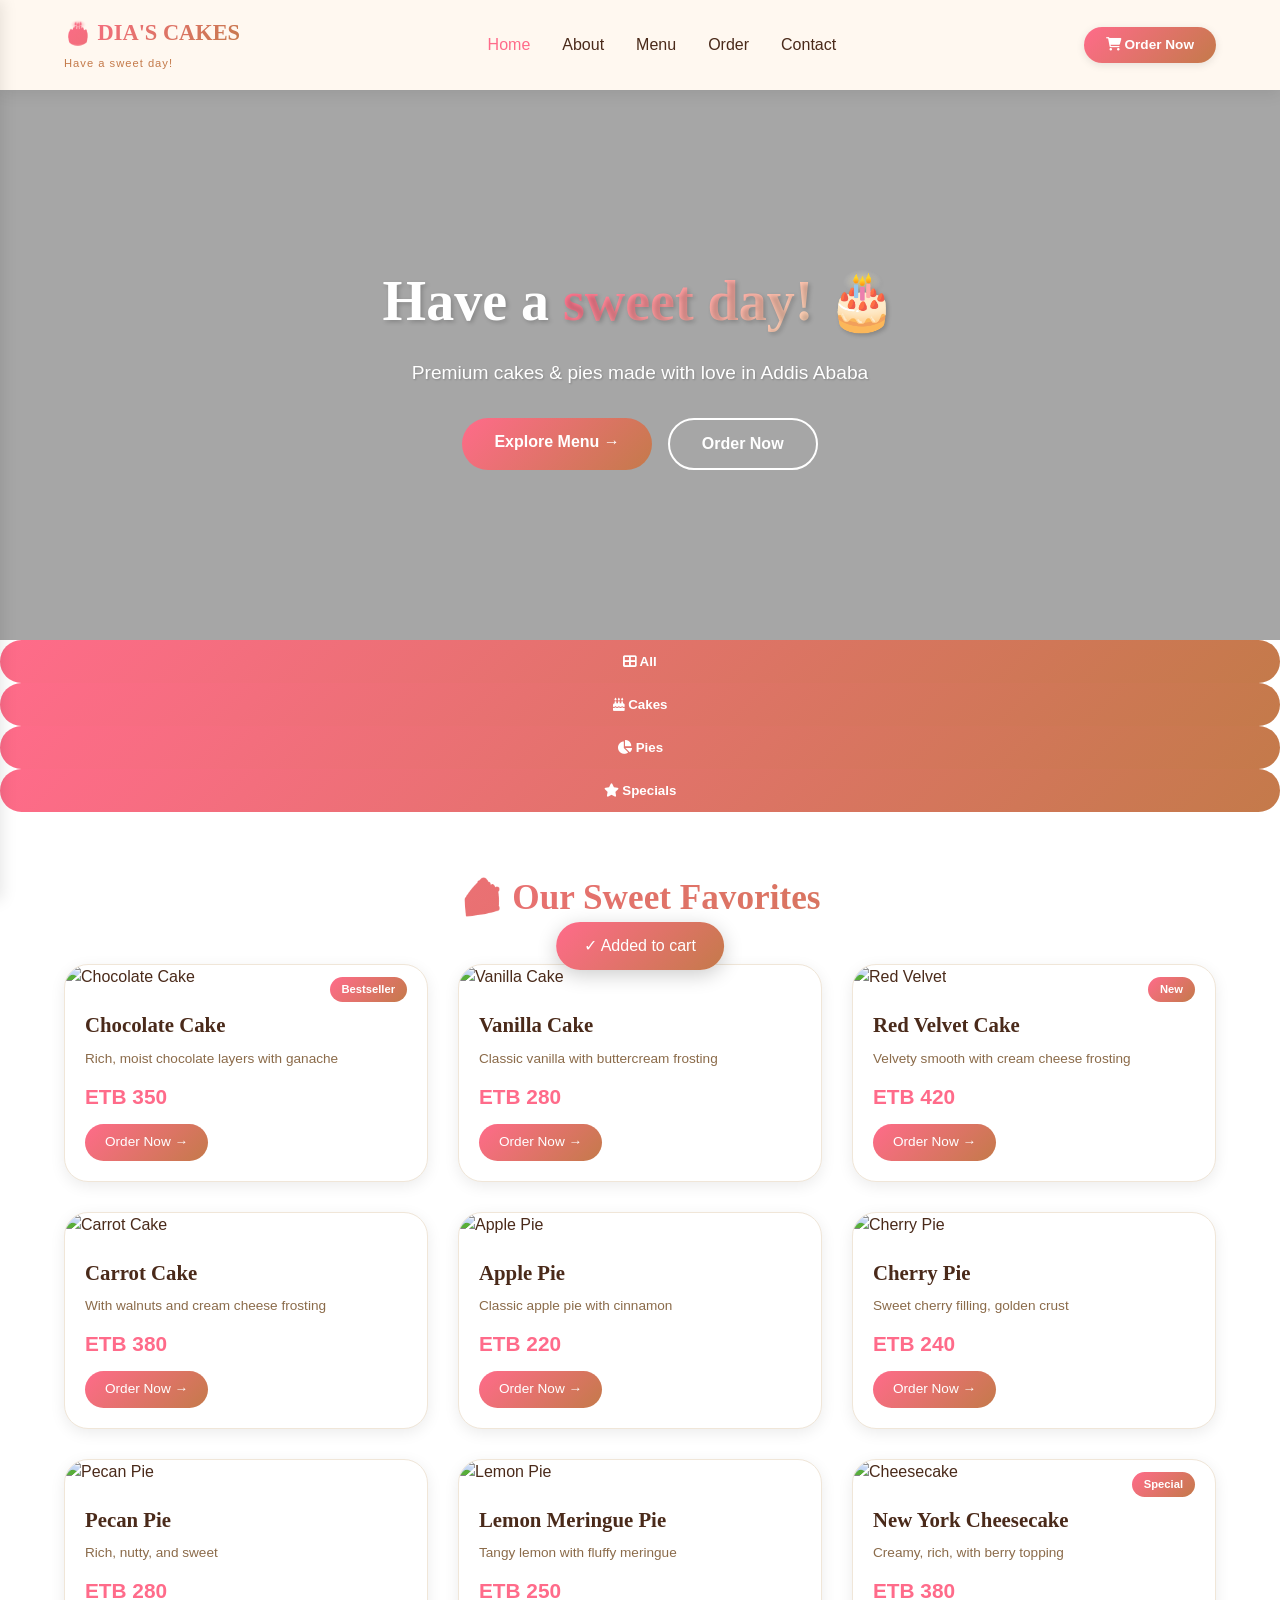
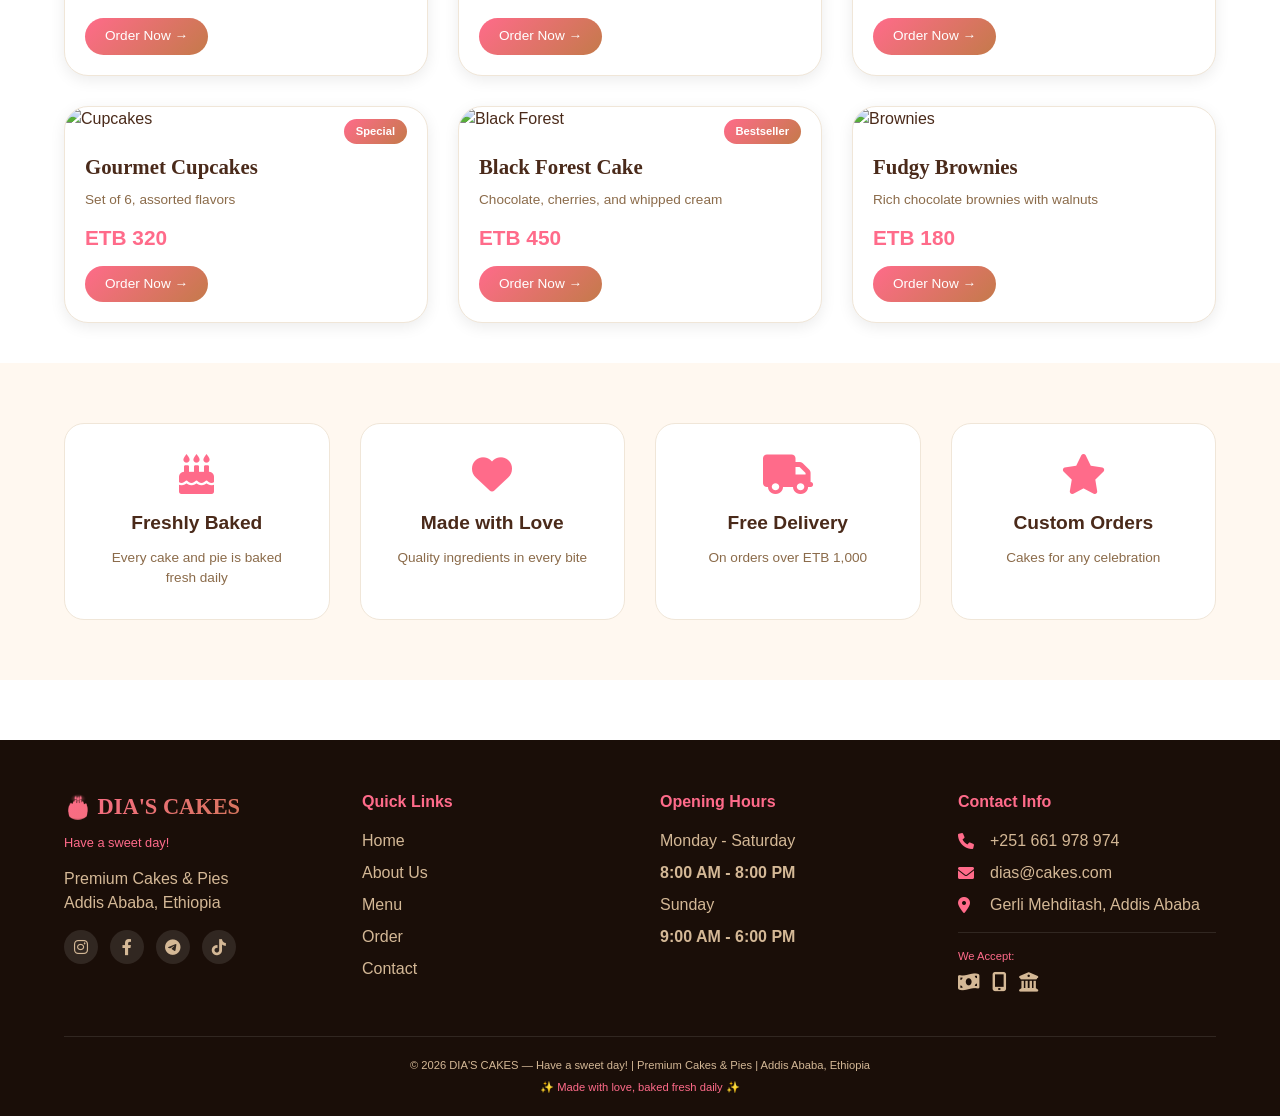
==== commit 14586299: "Update index.html" ====
--- a/index.html
+++ b/index.html
@@ -57,7 +57,7 @@
 
 <!-- Main Content -->
 <main>
-    <!-- Hero Section with Beautiful Cake Image -->
+    <!-- Hero Section -->
     <section class="hero">
         <div class="hero-bg" style="background-image: url('https://images.unsplash.com/photo-1464349095431-e9a21285b5f3?w=1920&h=800&fit=crop');"></div>
         <div class="hero-overlay-light"></div>
@@ -71,19 +71,30 @@
         </div>
     </section>
 
-    <!-- Category Filters -->
-    <div class="category-nav-horizontal">
-        <button class="cat-filter-btn active" data-filter="all">🍰 All Treats</button>
-        <button class="cat-filter-btn" data-filter="cakes">🎂 Cakes</button>
-        <button class="cat-filter-btn" data-filter="pies">🥧 Pies</button>
-        <button class="cat-filter-btn" data-filter="specials">✨ Specials</button>
-    </div>
-
-    <!-- Featured Products -->
+    <!-- Category Filters - Clean New Style -->
+    <div class="category-wrapper">
+        <div class="category-container">
+            <button class="cat-btn active" data-cat="all">
+                <i class="fas fa-th-large"></i> All
+            </button>
+            <button class="cat-btn" data-cat="cakes">
+                <i class="fas fa-birthday-cake"></i> Cakes
+            </button>
+            <button class="cat-btn" data-cat="pies">
+                <i class="fas fa-chart-pie"></i> Pies
+            </button>
+            <button class="cat-btn" data-cat="specials">
+                <i class="fas fa-star"></i> Specials
+            </button>
+        </div>
+    </div>
+
+    <!-- Featured Products - More Products Added -->
     <section class="container">
         <h2 class="section-title">🍰 Our Sweet Favorites</h2>
         <div class="cards-grid" id="productsGrid">
-            <div class="product-card" data-category="cakes">
+            <!-- Cakes -->
+            <div class="product-card" data-cat="cakes">
                 <img src="https://images.unsplash.com/photo-1578985545062-69928b1d9582?w=400&h=300&fit=crop" class="card-image" alt="Chocolate Cake">
                 <div class="card-content">
                     <div class="card-badge">Bestseller</div>
@@ -93,7 +104,7 @@
                     <a href="order.html" class="shop-now-btn">Order Now →</a>
                 </div>
             </div>
-            <div class="product-card" data-category="cakes">
+            <div class="product-card" data-cat="cakes">
                 <img src="https://images.unsplash.com/photo-1464349095431-e9a21285b5f3?w=400&h=300&fit=crop" class="card-image" alt="Vanilla Cake">
                 <div class="card-content">
                     <h3>Vanilla Cake</h3>
@@ -102,7 +113,7 @@
                     <a href="order.html" class="shop-now-btn">Order Now →</a>
                 </div>
             </div>
-            <div class="product-card" data-category="cakes">
+            <div class="product-card" data-cat="cakes">
                 <img src="https://images.unsplash.com/photo-1551024601-bec78aea704b?w=400&h=300&fit=crop" class="card-image" alt="Red Velvet">
                 <div class="card-content">
                     <div class="card-badge">New</div>
@@ -112,7 +123,17 @@
                     <a href="order.html" class="shop-now-btn">Order Now →</a>
                 </div>
             </div>
-            <div class="product-card" data-category="pies">
+            <div class="product-card" data-cat="cakes">
+                <img src="https://images.unsplash.com/photo-1588195538326-c5b1e9f80a1b?w=400&h=300&fit=crop" class="card-image" alt="Carrot Cake">
+                <div class="card-content">
+                    <h3>Carrot Cake</h3>
+                    <p>With walnuts and cream cheese frosting</p>
+                    <div class="price">ETB 380</div>
+                    <a href="order.html" class="shop-now-btn">Order Now →</a>
+                </div>
+            </div>
+            <!-- Pies -->
+            <div class="product-card" data-cat="pies">
                 <img src="https://images.unsplash.com/photo-1535920527002-b35e96722eb9?w=400&h=300&fit=crop" class="card-image" alt="Apple Pie">
                 <div class="card-content">
                     <h3>Apple Pie</h3>
@@ -121,7 +142,7 @@
                     <a href="order.html" class="shop-now-btn">Order Now →</a>
                 </div>
             </div>
-            <div class="product-card" data-category="pies">
+            <div class="product-card" data-cat="pies">
                 <img src="https://images.unsplash.com/photo-1551024506-0bccd828d307?w=400&h=300&fit=crop" class="card-image" alt="Cherry Pie">
                 <div class="card-content">
                     <h3>Cherry Pie</h3>
@@ -130,13 +151,61 @@
                     <a href="order.html" class="shop-now-btn">Order Now →</a>
                 </div>
             </div>
-            <div class="product-card" data-category="specials">
+            <div class="product-card" data-cat="pies">
+                <img src="https://images.unsplash.com/photo-1464305795204-6f5bbfc7fb81?w=400&h=300&fit=crop" class="card-image" alt="Pecan Pie">
+                <div class="card-content">
+                    <h3>Pecan Pie</h3>
+                    <p>Rich, nutty, and sweet</p>
+                    <div class="price">ETB 280</div>
+                    <a href="order.html" class="shop-now-btn">Order Now →</a>
+                </div>
+            </div>
+            <div class="product-card" data-cat="pies">
+                <img src="https://images.unsplash.com/photo-1550617931-e17a7b70dce2?w=400&h=300&fit=crop" class="card-image" alt="Lemon Pie">
+                <div class="card-content">
+                    <h3>Lemon Meringue Pie</h3>
+                    <p>Tangy lemon with fluffy meringue</p>
+                    <div class="price">ETB 250</div>
+                    <a href="order.html" class="shop-now-btn">Order Now →</a>
+                </div>
+            </div>
+            <!-- Specials -->
+            <div class="product-card" data-cat="specials">
                 <img src="https://images.unsplash.com/photo-1558301211-0d8c8ddee6ec?w=400&h=300&fit=crop" class="card-image" alt="Cheesecake">
                 <div class="card-content">
                     <div class="card-badge">Special</div>
                     <h3>New York Cheesecake</h3>
                     <p>Creamy, rich, with berry topping</p>
                     <div class="price">ETB 380</div>
+                    <a href="order.html" class="shop-now-btn">Order Now →</a>
+                </div>
+            </div>
+            <div class="product-card" data-cat="specials">
+                <img src="https://images.unsplash.com/photo-1565958011703-44f9829ba187?w=400&h=300&fit=crop" class="card-image" alt="Cupcakes">
+                <div class="card-content">
+                    <div class="card-badge">Special</div>
+                    <h3>Gourmet Cupcakes</h3>
+                    <p>Set of 6, assorted flavors</p>
+                    <div class="price">ETB 320</div>
+                    <a href="order.html" class="shop-now-btn">Order Now →</a>
+                </div>
+            </div>
+            <div class="product-card" data-cat="cakes">
+                <img src="https://images.unsplash.com/photo-1621303837174-89787a7d4729?w=400&h=300&fit=crop" class="card-image" alt="Black Forest">
+                <div class="card-content">
+                    <div class="card-badge">Bestseller</div>
+                    <h3>Black Forest Cake</h3>
+                    <p>Chocolate, cherries, and whipped cream</p>
+                    <div class="price">ETB 450</div>
+                    <a href="order.html" class="shop-now-btn">Order Now →</a>
+                </div>
+            </div>
+            <div class="product-card" data-cat="specials">
+                <img src="https://images.unsplash.com/photo-1517433670267-08bbd4be890f?w=400&h=300&fit=crop" class="card-image" alt="Brownies">
+                <div class="card-content">
+                    <h3>Fudgy Brownies</h3>
+                    <p>Rich chocolate brownies with walnuts</p>
+                    <div class="price">ETB 180</div>
                     <a href="order.html" class="shop-now-btn">Order Now →</a>
                 </div>
             </div>
@@ -231,18 +300,19 @@
 <div id="toastMsg" class="toast-msg">✓ Added to cart</div>
 <script src="js/main.js"></script>
 <script>
-    // Category filter for home page
-    const filterBtns = document.querySelectorAll('.cat-filter-btn');
-    const products = document.querySelectorAll('.product-card');
+    // Category filter - Clean new style
+    const categoryBtns = document.querySelectorAll('.cat-btn');
+    const allProducts = document.querySelectorAll('.product-card');
     
-    filterBtns.forEach(btn => {
+    categoryBtns.forEach(btn => {
         btn.addEventListener('click', function() {
-            filterBtns.forEach(b => b.classList.remove('active'));
+            categoryBtns.forEach(b => b.classList.remove('active'));
             this.classList.add('active');
-            const filter = this.getAttribute('data-filter');
-            products.forEach(product => {
-                if (filter === 'all' || product.getAttribute('data-category') === filter) {
+            const category = this.getAttribute('data-cat');
+            allProducts.forEach(product => {
+                if (category === 'all' || product.getAttribute('data-cat') === category) {
                     product.style.display = 'block';
+                    product.style.animation = 'fadeInUp 0.4s ease';
                 } else {
                     product.style.display = 'none';
                 }
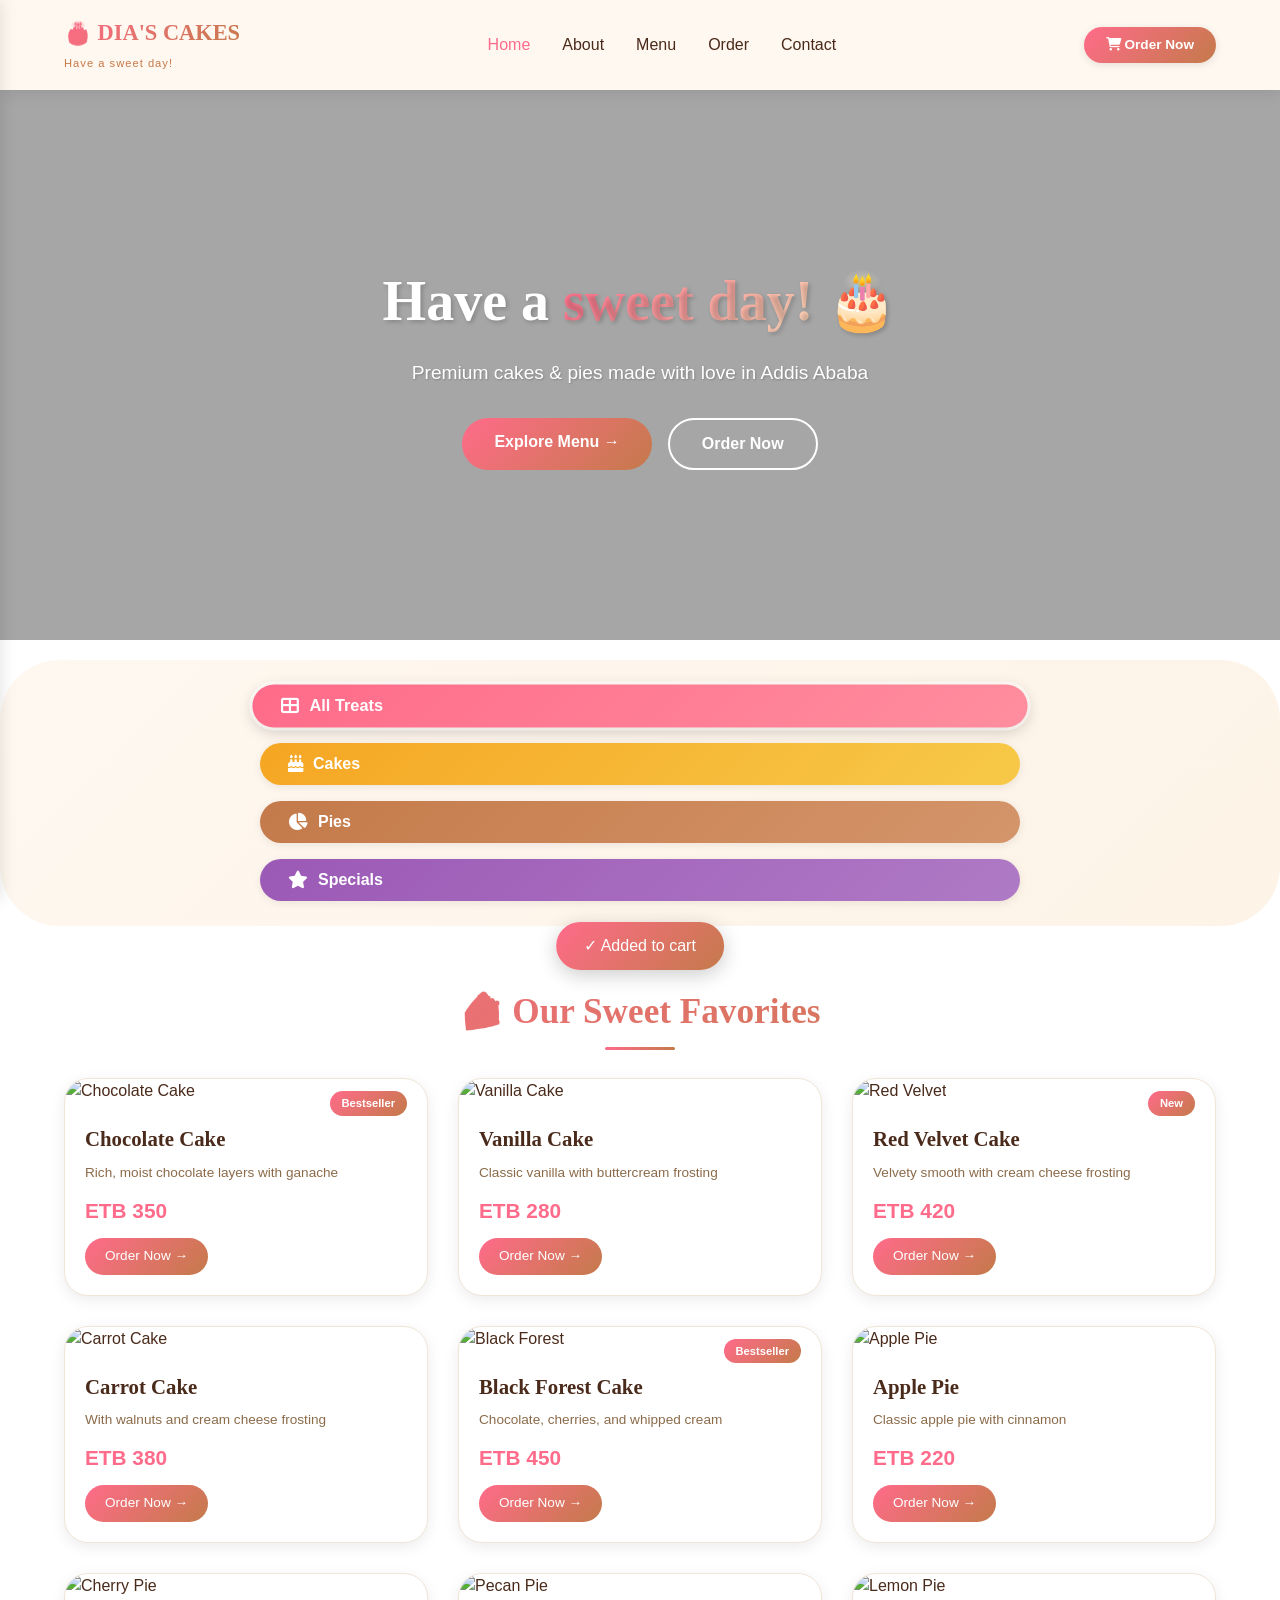
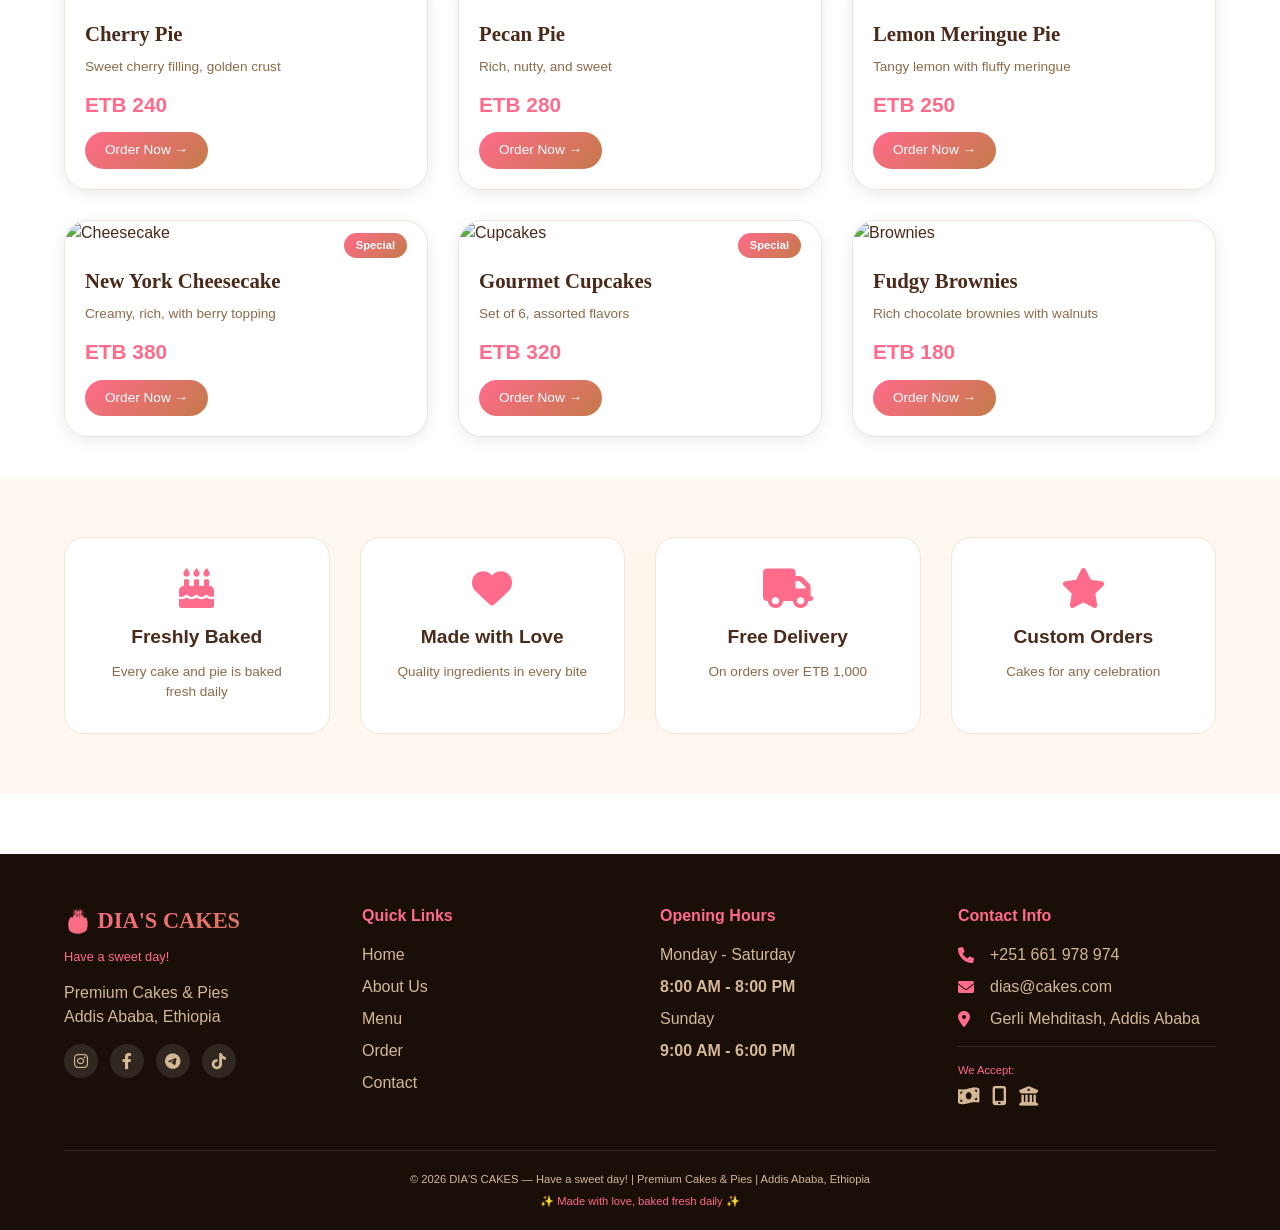
==== commit 7e71eacb: "Update index.html" ====
--- a/index.html
+++ b/index.html
@@ -71,29 +71,33 @@
         </div>
     </section>
 
-    <!-- Category Filters - Clean New Style -->
+    <!-- Beautiful Colored Label Category Filters -->
     <div class="category-wrapper">
         <div class="category-container">
             <button class="cat-btn active" data-cat="all">
-                <i class="fas fa-th-large"></i> All
+                <i class="fas fa-th-large"></i>
+                <span>All Treats</span>
             </button>
             <button class="cat-btn" data-cat="cakes">
-                <i class="fas fa-birthday-cake"></i> Cakes
+                <i class="fas fa-birthday-cake"></i>
+                <span>Cakes</span>
             </button>
             <button class="cat-btn" data-cat="pies">
-                <i class="fas fa-chart-pie"></i> Pies
+                <i class="fas fa-chart-pie"></i>
+                <span>Pies</span>
             </button>
             <button class="cat-btn" data-cat="specials">
-                <i class="fas fa-star"></i> Specials
+                <i class="fas fa-star"></i>
+                <span>Specials</span>
             </button>
         </div>
     </div>
 
-    <!-- Featured Products - More Products Added -->
+    <!-- Featured Products - 12 Products -->
     <section class="container">
         <h2 class="section-title">🍰 Our Sweet Favorites</h2>
         <div class="cards-grid" id="productsGrid">
-            <!-- Cakes -->
+            <!-- Cake 1 - Chocolate Cake -->
             <div class="product-card" data-cat="cakes">
                 <img src="https://images.unsplash.com/photo-1578985545062-69928b1d9582?w=400&h=300&fit=crop" class="card-image" alt="Chocolate Cake">
                 <div class="card-content">
@@ -104,6 +108,8 @@
                     <a href="order.html" class="shop-now-btn">Order Now →</a>
                 </div>
             </div>
+            
+            <!-- Cake 2 - Vanilla Cake -->
             <div class="product-card" data-cat="cakes">
                 <img src="https://images.unsplash.com/photo-1464349095431-e9a21285b5f3?w=400&h=300&fit=crop" class="card-image" alt="Vanilla Cake">
                 <div class="card-content">
@@ -113,6 +119,8 @@
                     <a href="order.html" class="shop-now-btn">Order Now →</a>
                 </div>
             </div>
+            
+            <!-- Cake 3 - Red Velvet Cake -->
             <div class="product-card" data-cat="cakes">
                 <img src="https://images.unsplash.com/photo-1551024601-bec78aea704b?w=400&h=300&fit=crop" class="card-image" alt="Red Velvet">
                 <div class="card-content">
@@ -123,6 +131,8 @@
                     <a href="order.html" class="shop-now-btn">Order Now →</a>
                 </div>
             </div>
+            
+            <!-- Cake 4 - Carrot Cake -->
             <div class="product-card" data-cat="cakes">
                 <img src="https://images.unsplash.com/photo-1588195538326-c5b1e9f80a1b?w=400&h=300&fit=crop" class="card-image" alt="Carrot Cake">
                 <div class="card-content">
@@ -132,7 +142,20 @@
                     <a href="order.html" class="shop-now-btn">Order Now →</a>
                 </div>
             </div>
-            <!-- Pies -->
+            
+            <!-- Cake 5 - Black Forest Cake -->
+            <div class="product-card" data-cat="cakes">
+                <img src="https://images.unsplash.com/photo-1621303837174-89787a7d4729?w=400&h=300&fit=crop" class="card-image" alt="Black Forest">
+                <div class="card-content">
+                    <div class="card-badge">Bestseller</div>
+                    <h3>Black Forest Cake</h3>
+                    <p>Chocolate, cherries, and whipped cream</p>
+                    <div class="price">ETB 450</div>
+                    <a href="order.html" class="shop-now-btn">Order Now →</a>
+                </div>
+            </div>
+            
+            <!-- Pie 1 - Apple Pie -->
             <div class="product-card" data-cat="pies">
                 <img src="https://images.unsplash.com/photo-1535920527002-b35e96722eb9?w=400&h=300&fit=crop" class="card-image" alt="Apple Pie">
                 <div class="card-content">
@@ -142,6 +165,8 @@
                     <a href="order.html" class="shop-now-btn">Order Now →</a>
                 </div>
             </div>
+            
+            <!-- Pie 2 - Cherry Pie -->
             <div class="product-card" data-cat="pies">
                 <img src="https://images.unsplash.com/photo-1551024506-0bccd828d307?w=400&h=300&fit=crop" class="card-image" alt="Cherry Pie">
                 <div class="card-content">
@@ -151,6 +176,8 @@
                     <a href="order.html" class="shop-now-btn">Order Now →</a>
                 </div>
             </div>
+            
+            <!-- Pie 3 - Pecan Pie -->
             <div class="product-card" data-cat="pies">
                 <img src="https://images.unsplash.com/photo-1464305795204-6f5bbfc7fb81?w=400&h=300&fit=crop" class="card-image" alt="Pecan Pie">
                 <div class="card-content">
@@ -160,6 +187,8 @@
                     <a href="order.html" class="shop-now-btn">Order Now →</a>
                 </div>
             </div>
+            
+            <!-- Pie 4 - Lemon Meringue Pie -->
             <div class="product-card" data-cat="pies">
                 <img src="https://images.unsplash.com/photo-1550617931-e17a7b70dce2?w=400&h=300&fit=crop" class="card-image" alt="Lemon Pie">
                 <div class="card-content">
@@ -169,7 +198,8 @@
                     <a href="order.html" class="shop-now-btn">Order Now →</a>
                 </div>
             </div>
-            <!-- Specials -->
+            
+            <!-- Special 1 - New York Cheesecake -->
             <div class="product-card" data-cat="specials">
                 <img src="https://images.unsplash.com/photo-1558301211-0d8c8ddee6ec?w=400&h=300&fit=crop" class="card-image" alt="Cheesecake">
                 <div class="card-content">
@@ -180,6 +210,8 @@
                     <a href="order.html" class="shop-now-btn">Order Now →</a>
                 </div>
             </div>
+            
+            <!-- Special 2 - Gourmet Cupcakes -->
             <div class="product-card" data-cat="specials">
                 <img src="https://images.unsplash.com/photo-1565958011703-44f9829ba187?w=400&h=300&fit=crop" class="card-image" alt="Cupcakes">
                 <div class="card-content">
@@ -190,16 +222,8 @@
                     <a href="order.html" class="shop-now-btn">Order Now →</a>
                 </div>
             </div>
-            <div class="product-card" data-cat="cakes">
-                <img src="https://images.unsplash.com/photo-1621303837174-89787a7d4729?w=400&h=300&fit=crop" class="card-image" alt="Black Forest">
-                <div class="card-content">
-                    <div class="card-badge">Bestseller</div>
-                    <h3>Black Forest Cake</h3>
-                    <p>Chocolate, cherries, and whipped cream</p>
-                    <div class="price">ETB 450</div>
-                    <a href="order.html" class="shop-now-btn">Order Now →</a>
-                </div>
-            </div>
+            
+            <!-- Special 3 - Fudgy Brownies -->
             <div class="product-card" data-cat="specials">
                 <img src="https://images.unsplash.com/photo-1517433670267-08bbd4be890f?w=400&h=300&fit=crop" class="card-image" alt="Brownies">
                 <div class="card-content">
@@ -300,19 +324,23 @@
 <div id="toastMsg" class="toast-msg">✓ Added to cart</div>
 <script src="js/main.js"></script>
 <script>
-    // Category filter - Clean new style
+    // Beautiful Colored Category Filter
     const categoryBtns = document.querySelectorAll('.cat-btn');
     const allProducts = document.querySelectorAll('.product-card');
     
     categoryBtns.forEach(btn => {
         btn.addEventListener('click', function() {
+            // Remove active class from all buttons
             categoryBtns.forEach(b => b.classList.remove('active'));
+            // Add active class to clicked button
             this.classList.add('active');
+            // Get category
             const category = this.getAttribute('data-cat');
+            // Filter products with animation
             allProducts.forEach(product => {
                 if (category === 'all' || product.getAttribute('data-cat') === category) {
                     product.style.display = 'block';
-                    product.style.animation = 'fadeInUp 0.4s ease';
+                    product.style.animation = 'fadeInUp 0.4s ease forwards';
                 } else {
                     product.style.display = 'none';
                 }
--- a/css/style.css
+++ b/css/style.css
@@ -20,7 +20,11 @@
     --transition: all 0.3s ease;
 }
 
-* { margin: 0; padding: 0; box-sizing: border-box; }
+* {
+    margin: 0;
+    padding: 0;
+    box-sizing: border-box;
+}
 
 body {
     font-family: 'Inter', sans-serif;
@@ -30,9 +34,13 @@
     overflow-x: hidden;
 }
 
-.container { max-width: 1200px; margin: 0 auto; padding: 0 24px; }
-
-/* Header */
+.container {
+    max-width: 1200px;
+    margin: 0 auto;
+    padding: 0 24px;
+}
+
+/* ========== HEADER ========== */
 .main-header {
     background: rgba(255, 248, 240, 0.98);
     backdrop-filter: blur(12px);
@@ -49,7 +57,10 @@
     padding: 16px 24px;
 }
 
-.logo a { text-decoration: none; }
+.logo a {
+    text-decoration: none;
+}
+
 .logo h1 {
     font-size: 1.4rem;
     background: linear-gradient(135deg, #FF6B8A, #C47A4A);
@@ -58,16 +69,29 @@
     color: transparent;
     font-family: 'Playfair Display', serif;
 }
-.logo span { font-size: 0.7rem; color: #C47A4A; letter-spacing: 1px; }
-
-.desktop-nav { display: flex; gap: 32px; }
+
+.logo span {
+    font-size: 0.7rem;
+    color: #C47A4A;
+    letter-spacing: 1px;
+}
+
+.desktop-nav {
+    display: flex;
+    gap: 32px;
+}
+
 .desktop-nav a {
     text-decoration: none;
     color: var(--text-dark);
     font-weight: 500;
     transition: var(--transition);
 }
-.desktop-nav a:hover, .desktop-nav a.active { color: #FF6B8A; }
+
+.desktop-nav a:hover,
+.desktop-nav a.active {
+    color: #FF6B8A;
+}
 
 .btn-order {
     background: linear-gradient(135deg, #FF6B8A, #C47A4A);
@@ -80,9 +104,13 @@
     transition: var(--transition);
     box-shadow: 0 2px 8px rgba(0,0,0,0.1);
 }
-.btn-order:hover { transform: scale(0.96); opacity: 0.9; }
-
-/* Mobile Sidebar */
+
+.btn-order:hover {
+    transform: scale(0.96);
+    opacity: 0.9;
+}
+
+/* ========== MOBILE SIDEBAR ========== */
 .mobile-menu-btn {
     display: none;
     background: none;
@@ -104,7 +132,11 @@
     visibility: hidden;
     transition: 0.3s;
 }
-.sidebar-overlay.active { opacity: 1; visibility: visible; }
+
+.sidebar-overlay.active {
+    opacity: 1;
+    visibility: visible;
+}
 
 .mobile-sidebar {
     position: fixed;
@@ -120,7 +152,10 @@
     display: flex;
     flex-direction: column;
 }
-.mobile-sidebar.open { transform: translateX(0); }
+
+.mobile-sidebar.open {
+    transform: translateX(0);
+}
 
 .sidebar-header {
     padding: 24px 20px;
@@ -129,10 +164,27 @@
     justify-content: space-between;
     align-items: center;
 }
-.sidebar-header h3 { color: #FF6B8A; font-family: 'Playfair Display', serif; }
-.close-sidebar { background: none; border: none; font-size: 1.2rem; cursor: pointer; }
-
-.sidebar-nav { flex: 1; padding: 20px; display: flex; flex-direction: column; gap: 10px; }
+
+.sidebar-header h3 {
+    color: #FF6B8A;
+    font-family: 'Playfair Display', serif;
+}
+
+.close-sidebar {
+    background: none;
+    border: none;
+    font-size: 1.2rem;
+    cursor: pointer;
+}
+
+.sidebar-nav {
+    flex: 1;
+    padding: 20px;
+    display: flex;
+    flex-direction: column;
+    gap: 10px;
+}
+
 .sidebar-nav a {
     text-decoration: none;
     color: #333;
@@ -143,8 +195,17 @@
     border-radius: 12px;
     transition: var(--transition);
 }
-.sidebar-nav a i { width: 24px; color: #FF6B8A; }
-.sidebar-nav a:hover, .sidebar-nav a.active { background: rgba(255,107,138,0.1); color: #FF6B8A; }
+
+.sidebar-nav a i {
+    width: 24px;
+    color: #FF6B8A;
+}
+
+.sidebar-nav a:hover,
+.sidebar-nav a.active {
+    background: rgba(255,107,138,0.1);
+    color: #FF6B8A;
+}
 
 .sidebar-order-btn {
     margin: 20px;
@@ -156,6 +217,7 @@
     border-radius: 40px;
     font-weight: 600;
 }
+
 .sidebar-footer {
     padding: 20px;
     border-top: 1px solid #F0E6D8;
@@ -163,9 +225,13 @@
     color: #8B6B4A;
     line-height: 1.8;
 }
-.sidebar-footer i { width: 24px; color: #FF6B8A; }
-
-/* Hero Section */
+
+.sidebar-footer i {
+    width: 24px;
+    color: #FF6B8A;
+}
+
+/* ========== HERO SECTION ========== */
 .hero {
     position: relative;
     min-height: 550px;
@@ -175,6 +241,7 @@
     text-align: center;
     overflow: hidden;
 }
+
 .hero-bg {
     position: absolute;
     top: 0;
@@ -185,6 +252,7 @@
     background-position: center;
     z-index: 0;
 }
+
 .hero-overlay-light {
     position: absolute;
     top: 0;
@@ -194,30 +262,40 @@
     background: rgba(0,0,0,0.35);
     z-index: 1;
 }
+
 .hero-content {
     position: relative;
     z-index: 2;
     color: white;
     max-width: 800px;
 }
+
 .hero-content h1 {
     font-size: 3.5rem;
     margin-bottom: 16px;
     font-family: 'Playfair Display', serif;
     text-shadow: 2px 2px 4px rgba(0,0,0,0.2);
 }
+
 .hero-content h1 .highlight {
     background: linear-gradient(135deg, #FF6B8A, #FFDAB9);
     -webkit-background-clip: text;
     background-clip: text;
     color: transparent;
 }
+
 .hero-content p {
     font-size: 1.2rem;
     margin-bottom: 30px;
     text-shadow: 1px 1px 2px rgba(0,0,0,0.2);
 }
-.hero-buttons { display: flex; gap: 16px; justify-content: center; }
+
+.hero-buttons {
+    display: flex;
+    gap: 16px;
+    justify-content: center;
+}
+
 .hero-btn {
     background: linear-gradient(135deg, #FF6B8A, #C47A4A);
     color: white;
@@ -227,6 +305,7 @@
     font-weight: 600;
     transition: var(--transition);
 }
+
 .hero-btn-secondary {
     background: transparent;
     border: 2px solid white;
@@ -237,34 +316,108 @@
     font-weight: 600;
     transition: var(--transition);
 }
-.hero-btn:hover, .hero-btn-secondary:hover { transform: translateY(-3px); }
-
-/* Category Filters */
-.category-nav-horizontal {
+
+.hero-btn:hover,
+.hero-btn-secondary:hover {
+    transform: translateY(-3px);
+}
+
+/* ========== BEAUTIFUL COLORED LABEL CATEGORY STYLES ========== */
+.category-wrapper {
+    background: linear-gradient(135deg, #FFF8F0 0%, #FDF3E7 100%);
+    padding: 25px 0;
+    margin: 20px 0 10px;
+    border-radius: 60px;
+}
+
+.category-container {
     display: flex;
     justify-content: center;
     flex-wrap: wrap;
-    gap: 12px;
-    margin: 40px auto 20px;
-}
-.cat-filter-btn {
-    padding: 10px 28px;
-    background: #FDF3E7;
-    border: 1px solid #E0D0C0;
-    border-radius: 50px;
-    font-size: 0.9rem;
-    font-weight: 500;
+    gap: 16px;
+    max-width: 800px;
+    margin: 0 auto;
+    padding: 0 20px;
+}
+
+/* Base Button Style */
+.cat-btn {
+    display: flex;
+    align-items: center;
+    gap: 10px;
+    padding: 12px 28px;
+    border: none;
+    border-radius: 60px;
+    font-size: 1rem;
+    font-weight: 600;
     cursor: pointer;
-    transition: var(--transition);
-    color: #4A2A1A;
-}
-.cat-filter-btn:hover, .cat-filter-btn.active {
-    background: linear-gradient(135deg, #FF6B8A, #C47A4A);
-    color: white;
-    border-color: transparent;
-}
-
-/* Section Titles */
+    transition: all 0.3s cubic-bezier(0.4, 0, 0.2, 1);
+    position: relative;
+    overflow: hidden;
+    box-shadow: 0 2px 8px rgba(0,0,0,0.08);
+}
+
+/* Icon Style */
+.cat-btn i {
+    font-size: 1.1rem;
+    transition: transform 0.2s;
+}
+
+/* Hover Effect */
+.cat-btn:hover {
+    transform: translateY(-3px);
+    box-shadow: 0 6px 20px rgba(0,0,0,0.15);
+}
+
+.cat-btn:hover i {
+    transform: scale(1.1);
+}
+
+/* ===== INDIVIDUAL COLORED LABELS ===== */
+
+/* All Treats Button - Pink/Purple Gradient */
+.cat-btn[data-cat="all"] {
+    background: linear-gradient(135deg, #FF6B8A, #FF8E9E);
+    color: white;
+}
+.cat-btn[data-cat="all"]:hover {
+    background: linear-gradient(135deg, #FF8E9E, #FF6B8A);
+}
+
+/* Cakes Button - Golden/Yellow Gradient */
+.cat-btn[data-cat="cakes"] {
+    background: linear-gradient(135deg, #F5A623, #F7C948);
+    color: white;
+}
+.cat-btn[data-cat="cakes"]:hover {
+    background: linear-gradient(135deg, #F7C948, #F5A623);
+}
+
+/* Pies Button - Brown/Caramel Gradient */
+.cat-btn[data-cat="pies"] {
+    background: linear-gradient(135deg, #C47A4A, #D4956A);
+    color: white;
+}
+.cat-btn[data-cat="pies"]:hover {
+    background: linear-gradient(135deg, #D4956A, #C47A4A);
+}
+
+/* Specials Button - Purple/Magenta Gradient */
+.cat-btn[data-cat="specials"] {
+    background: linear-gradient(135deg, #9B59B6, #AF7AC5);
+    color: white;
+}
+.cat-btn[data-cat="specials"]:hover {
+    background: linear-gradient(135deg, #AF7AC5, #9B59B6);
+}
+
+/* Active State - All buttons have subtle glow */
+.cat-btn.active {
+    box-shadow: 0 0 0 3px rgba(255,255,255,0.5), 0 4px 15px rgba(0,0,0,0.2);
+    transform: scale(1.02);
+}
+
+/* ========== SECTION TITLES ========== */
 .section-title {
     text-align: center;
     font-size: 2.2rem;
@@ -276,6 +429,7 @@
     color: transparent;
     position: relative;
 }
+
 .section-title::after {
     content: '';
     position: absolute;
@@ -287,6 +441,7 @@
     background: linear-gradient(90deg, #FF6B8A, #C47A4A);
     border-radius: 3px;
 }
+
 .section-title-small {
     font-size: 1.6rem;
     margin: 30px 0 20px;
@@ -294,13 +449,14 @@
     font-family: 'Playfair Display', serif;
 }
 
-/* Product Cards */
+/* ========== PRODUCT CARDS ========== */
 .cards-grid {
     display: grid;
     grid-template-columns: repeat(auto-fill, minmax(280px, 1fr));
     gap: 30px;
     margin: 40px 0;
 }
+
 .product-card {
     background: white;
     border-radius: 24px;
@@ -310,14 +466,29 @@
     border: 1px solid #F0E6D8;
     position: relative;
 }
+
 .product-card:hover {
     transform: translateY(-8px);
     box-shadow: var(--shadow-hover);
     border-color: #FF6B8A;
 }
-.card-image { width: 100%; height: 220px; object-fit: cover; transition: transform 0.4s; }
-.product-card:hover .card-image { transform: scale(1.03); }
-.card-content { padding: 20px; position: relative; }
+
+.card-image {
+    width: 100%;
+    height: 220px;
+    object-fit: cover;
+    transition: transform 0.4s;
+}
+
+.product-card:hover .card-image {
+    transform: scale(1.03);
+}
+
+.card-content {
+    padding: 20px;
+    position: relative;
+}
+
 .card-badge {
     position: absolute;
     top: -12px;
@@ -329,9 +500,26 @@
     font-size: 0.7rem;
     font-weight: 600;
 }
-.card-content h3 { font-size: 1.3rem; margin-bottom: 8px; font-family: 'Playfair Display', serif; }
-.card-content p { color: #8B6B4A; font-size: 0.85rem; margin-bottom: 12px; }
-.price { color: #FF6B8A; font-weight: 700; font-size: 1.3rem; margin: 12px 0; }
+
+.card-content h3 {
+    font-size: 1.3rem;
+    margin-bottom: 8px;
+    font-family: 'Playfair Display', serif;
+}
+
+.card-content p {
+    color: #8B6B4A;
+    font-size: 0.85rem;
+    margin-bottom: 12px;
+}
+
+.price {
+    color: #FF6B8A;
+    font-weight: 700;
+    font-size: 1.3rem;
+    margin: 12px 0;
+}
+
 .shop-now-btn {
     display: inline-block;
     background: linear-gradient(135deg, #FF6B8A, #C47A4A);
@@ -343,15 +531,23 @@
     font-size: 0.85rem;
     transition: var(--transition);
 }
-.shop-now-btn:hover { transform: translateX(5px); }
-
-/* Features Section */
-.features-section { padding: 60px 0; background: #FFF8F0; }
+
+.shop-now-btn:hover {
+    transform: translateX(5px);
+}
+
+/* ========== FEATURES SECTION ========== */
+.features-section {
+    padding: 60px 0;
+    background: #FFF8F0;
+}
+
 .features-grid {
     display: grid;
     grid-template-columns: repeat(auto-fit, minmax(220px, 1fr));
     gap: 30px;
 }
+
 .feature-card {
     text-align: center;
     padding: 30px;
@@ -360,12 +556,29 @@
     transition: var(--transition);
     border: 1px solid #F0E6D8;
 }
-.feature-card:hover { transform: translateY(-5px); box-shadow: var(--shadow-hover); }
-.feature-card i { font-size: 2.5rem; color: #FF6B8A; margin-bottom: 15px; }
-.feature-card h3 { font-size: 1.2rem; margin-bottom: 10px; }
-.feature-card p { color: #8B6B4A; font-size: 0.85rem; }
-
-/* Promo Banner */
+
+.feature-card:hover {
+    transform: translateY(-5px);
+    box-shadow: var(--shadow-hover);
+}
+
+.feature-card i {
+    font-size: 2.5rem;
+    color: #FF6B8A;
+    margin-bottom: 15px;
+}
+
+.feature-card h3 {
+    font-size: 1.2rem;
+    margin-bottom: 10px;
+}
+
+.feature-card p {
+    color: #8B6B4A;
+    font-size: 0.85rem;
+}
+
+/* ========== PROMO BANNER ========== */
 .promo-banner {
     background: linear-gradient(135deg, #FF6B8A, #C47A4A);
     padding: 50px 0;
@@ -373,8 +586,18 @@
     text-align: center;
     border-radius: 30px;
 }
-.promo-content h3 { font-size: 2rem; color: white; margin-bottom: 10px; }
-.promo-content p { color: rgba(255,255,255,0.9); margin-bottom: 20px; }
+
+.promo-content h3 {
+    font-size: 2rem;
+    color: white;
+    margin-bottom: 10px;
+}
+
+.promo-content p {
+    color: rgba(255,255,255,0.9);
+    margin-bottom: 20px;
+}
+
 .promo-btn {
     background: white;
     color: #FF6B8A;
@@ -384,16 +607,24 @@
     font-weight: 600;
     transition: var(--transition);
 }
-.promo-btn:hover { transform: translateY(-2px); box-shadow: 0 5px 15px rgba(0,0,0,0.2); }
-
-/* About Section */
-.about-section { padding: 60px 0; }
+
+.promo-btn:hover {
+    transform: translateY(-2px);
+    box-shadow: 0 5px 15px rgba(0,0,0,0.2);
+}
+
+/* ========== ABOUT SECTION ========== */
+.about-section {
+    padding: 60px 0;
+}
+
 .about-grid {
     display: grid;
     grid-template-columns: 1fr 1fr;
     gap: 60px;
     align-items: start;
 }
+
 .about-text h2 {
     font-size: 2.2rem;
     background: linear-gradient(135deg, #FF6B8A, #C47A4A);
@@ -403,17 +634,23 @@
     margin-bottom: 20px;
     font-family: 'Playfair Display', serif;
 }
+
 .about-text p {
     margin-bottom: 20px;
     color: #8B6B4A;
     line-height: 1.7;
 }
+
 .stats {
     display: flex;
     gap: 40px;
     margin-top: 30px;
 }
-.stat { text-align: center; }
+
+.stat {
+    text-align: center;
+}
+
 .stat .number {
     font-size: 2rem;
     font-weight: 700;
@@ -423,12 +660,17 @@
     color: transparent;
     display: block;
 }
+
 .about-values h3 {
     font-size: 1.6rem;
     margin-bottom: 20px;
     color: #FF6B8A;
 }
-.about-values ul { list-style: none; }
+
+.about-values ul {
+    list-style: none;
+}
+
 .about-values li {
     padding: 12px 0;
     display: flex;
@@ -436,15 +678,23 @@
     gap: 12px;
     color: #8B6B4A;
 }
-.about-values li i { color: #4CAF50; width: 24px; }
-
-.quote-section { padding: 40px 0; }
+
+.about-values li i {
+    color: #4CAF50;
+    width: 24px;
+}
+
+.quote-section {
+    padding: 40px 0;
+}
+
 .quote-card {
     background: #FFF8F0;
     padding: 40px;
     border-radius: 30px;
     text-align: center;
 }
+
 .quote-card i {
     font-size: 2rem;
     color: #FF6B8A;
@@ -452,25 +702,51 @@
     margin-bottom: 15px;
     display: block;
 }
-.quote-card p { font-size: 1.2rem; font-style: italic; margin-bottom: 15px; color: #4A2A1A; }
-
-/* Shop/Cart Section */
-.shop-section { padding: 40px 0; }
+
+.quote-card p {
+    font-size: 1.2rem;
+    font-style: italic;
+    margin-bottom: 15px;
+    color: #4A2A1A;
+}
+
+/* ========== SHOP/CART SECTION ========== */
+.shop-section {
+    padding: 40px 0;
+}
+
 .shop-layout {
     display: grid;
     grid-template-columns: 1fr 1fr;
     gap: 40px;
     margin-bottom: 50px;
 }
+
 .cart-summary {
     background: #FFF8F0;
     padding: 25px;
     border-radius: 20px;
     border: 1px solid #F0E6D8;
 }
-.cart-summary h3 { margin-bottom: 20px; color: #FF6B8A; }
-.cart-items { min-height: 150px; max-height: 350px; overflow-y: auto; margin-bottom: 20px; }
-.empty-cart { text-align: center; padding: 40px; color: #8B6B4A; }
+
+.cart-summary h3 {
+    margin-bottom: 20px;
+    color: #FF6B8A;
+}
+
+.cart-items {
+    min-height: 150px;
+    max-height: 350px;
+    overflow-y: auto;
+    margin-bottom: 20px;
+}
+
+.empty-cart {
+    text-align: center;
+    padding: 40px;
+    color: #8B6B4A;
+}
+
 .cart-item {
     display: flex;
     justify-content: space-between;
@@ -480,6 +756,7 @@
     flex-wrap: wrap;
     gap: 12px;
 }
+
 .cart-controls {
     display: flex;
     align-items: center;
@@ -488,6 +765,7 @@
     padding: 4px 12px;
     border-radius: 40px;
 }
+
 .qty-btn {
     width: 32px;
     height: 32px;
@@ -502,13 +780,51 @@
     justify-content: center;
     transition: all 0.2s;
 }
-.qty-btn:hover { background: #4CAF50; color: white; border-color: #4CAF50; }
-.item-qty { min-width: 30px; text-align: center; font-weight: 600; }
-.remove-btn { background: none; border: none; cursor: pointer; font-size: 16px; opacity: 0.6; padding: 5px; }
-.remove-btn:hover { opacity: 1; }
-.item-total-price { font-weight: 600; color: #4CAF50; min-width: 80px; text-align: right; }
-.cart-total { text-align: right; padding-top: 15px; border-top: 2px solid #E0D0C0; font-size: 1.2rem; }
-.delivery-note { margin-top: 15px; text-align: center; font-size: 0.8rem; }
+
+.qty-btn:hover {
+    background: #4CAF50;
+    color: white;
+    border-color: #4CAF50;
+}
+
+.item-qty {
+    min-width: 30px;
+    text-align: center;
+    font-weight: 600;
+}
+
+.remove-btn {
+    background: none;
+    border: none;
+    cursor: pointer;
+    font-size: 16px;
+    opacity: 0.6;
+    padding: 5px;
+}
+
+.remove-btn:hover {
+    opacity: 1;
+}
+
+.item-total-price {
+    font-weight: 600;
+    color: #4CAF50;
+    min-width: 80px;
+    text-align: right;
+}
+
+.cart-total {
+    text-align: right;
+    padding-top: 15px;
+    border-top: 2px solid #E0D0C0;
+    font-size: 1.2rem;
+}
+
+.delivery-note {
+    margin-top: 15px;
+    text-align: center;
+    font-size: 0.8rem;
+}
 
 .checkout-form {
     background: #FFF8F0;
@@ -516,8 +832,15 @@
     border-radius: 20px;
     border: 1px solid #F0E6D8;
 }
-.checkout-form h3 { margin-bottom: 20px; color: #FF6B8A; }
-.checkout-form input, .checkout-form select, .checkout-form textarea {
+
+.checkout-form h3 {
+    margin-bottom: 20px;
+    color: #FF6B8A;
+}
+
+.checkout-form input,
+.checkout-form select,
+.checkout-form textarea {
     width: 100%;
     padding: 12px;
     margin-bottom: 15px;
@@ -525,13 +848,19 @@
     border-radius: 12px;
     font-family: 'Inter', sans-serif;
 }
-.form-row-small { display: grid; grid-template-columns: 1fr 1fr; gap: 15px; }
+
+.form-row-small {
+    display: grid;
+    grid-template-columns: 1fr 1fr;
+    gap: 15px;
+}
 
 .items-grid {
     display: grid;
     grid-template-columns: repeat(auto-fill, minmax(300px, 1fr));
     gap: 12px;
 }
+
 .shop-item {
     background: #FFF8F0;
     padding: 12px 20px;
@@ -541,6 +870,7 @@
     align-items: center;
     border: 1px solid #F0E6D8;
 }
+
 .add-to-cart-btn {
     background: #4CAF50;
     color: white;
@@ -551,16 +881,24 @@
     font-weight: 500;
     transition: var(--transition);
 }
-.add-to-cart-btn:hover { background: #388E3C; transform: scale(0.96); }
-
-/* Contact Section */
-.contact-section { padding: 60px 0; }
+
+.add-to-cart-btn:hover {
+    background: #388E3C;
+    transform: scale(0.96);
+}
+
+/* ========== CONTACT SECTION ========== */
+.contact-section {
+    padding: 60px 0;
+}
+
 .contact-cards {
     display: grid;
     grid-template-columns: repeat(4, 1fr);
     gap: 25px;
     margin-bottom: 40px;
 }
+
 .contact-card {
     background: white;
     padding: 30px 20px;
@@ -570,7 +908,12 @@
     border: 1px solid #F0E6D8;
     transition: var(--transition);
 }
-.contact-card:hover { transform: translateY(-5px); box-shadow: var(--shadow-hover); }
+
+.contact-card:hover {
+    transform: translateY(-5px);
+    box-shadow: var(--shadow-hover);
+}
+
 .icon-circle {
     width: 70px;
     height: 70px;
@@ -581,8 +924,16 @@
     justify-content: center;
     margin: 0 auto 15px;
 }
-.icon-circle i { font-size: 28px; color: white; }
-.contact-card h3 { margin-bottom: 8px; color: #FF6B8A; }
+
+.icon-circle i {
+    font-size: 28px;
+    color: white;
+}
+
+.contact-card h3 {
+    margin-bottom: 8px;
+    color: #FF6B8A;
+}
 
 .social-icons {
     display: flex;
@@ -590,6 +941,7 @@
     gap: 20px;
     margin: 40px 0;
 }
+
 .social-link {
     width: 50px;
     height: 50px;
@@ -602,13 +954,33 @@
     color: white;
     font-size: 22px;
 }
-.social-link.ig { background: linear-gradient(45deg, #f09433, #d62976); }
-.social-link.fb { background: #1877F2; }
-.social-link.tg { background: #0088cc; }
-.social-link.tt { background: #000000; }
-.social-link:hover { transform: translateY(-3px); }
-
-#map { height: 350px; width: 100%; border-radius: 24px; margin: 30px 0; }
+
+.social-link.ig {
+    background: linear-gradient(45deg, #f09433, #d62976);
+}
+
+.social-link.fb {
+    background: #1877F2;
+}
+
+.social-link.tg {
+    background: #0088cc;
+}
+
+.social-link.tt {
+    background: #000000;
+}
+
+.social-link:hover {
+    transform: translateY(-3px);
+}
+
+#map {
+    height: 350px;
+    width: 100%;
+    border-radius: 24px;
+    margin: 30px 0;
+}
 
 .contact-form {
     background: #FFF8F0;
@@ -616,14 +988,24 @@
     border-radius: 30px;
     box-shadow: var(--shadow);
 }
-.contact-form h3 { text-align: center; margin-bottom: 25px; color: #FF6B8A; font-size: 1.5rem; }
+
+.contact-form h3 {
+    text-align: center;
+    margin-bottom: 25px;
+    color: #FF6B8A;
+    font-size: 1.5rem;
+}
+
 .form-row {
     display: grid;
     grid-template-columns: 1fr 1fr;
     gap: 20px;
     margin-bottom: 20px;
 }
-input, textarea, select {
+
+input,
+textarea,
+select {
     width: 100%;
     padding: 14px 16px;
     border: 1px solid #E0D0C0;
@@ -631,7 +1013,14 @@
     font-family: 'Inter', sans-serif;
     transition: var(--transition);
 }
-input:focus, textarea:focus { outline: none; border-color: #FF6B8A; box-shadow: 0 0 0 3px rgba(255,107,138,0.1); }
+
+input:focus,
+textarea:focus {
+    outline: none;
+    border-color: #FF6B8A;
+    box-shadow: 0 0 0 3px rgba(255,107,138,0.1);
+}
+
 button {
     background: linear-gradient(135deg, #FF6B8A, #C47A4A);
     color: white;
@@ -643,21 +1032,27 @@
     width: 100%;
     transition: var(--transition);
 }
-button:hover { transform: translateY(-2px); opacity: 0.95; }
-
-/* Footer */
+
+button:hover {
+    transform: translateY(-2px);
+    opacity: 0.95;
+}
+
+/* ========== FOOTER ========== */
 .main-footer {
     background: #1A0E08;
     color: #D4B896;
     padding: 50px 0 20px;
     margin-top: 60px;
 }
+
 .footer-grid {
     display: grid;
     grid-template-columns: repeat(auto-fit, minmax(220px, 1fr));
     gap: 40px;
     margin-bottom: 40px;
 }
+
 .footer-logo {
     font-size: 1.4rem;
     font-weight: 700;
@@ -668,13 +1063,44 @@
     font-family: 'Playfair Display', serif;
     margin-bottom: 10px;
 }
-.tagline { font-size: 0.8rem; color: #FF6B8A; margin-bottom: 15px; }
-.footer-col h4 { color: #FF6B8A; margin-bottom: 15px; font-size: 1rem; }
-.footer-col ul { list-style: none; }
-.footer-col ul li { margin-bottom: 8px; }
-.footer-col ul li a { color: #D4B896; text-decoration: none; transition: var(--transition); }
-.footer-col ul li a:hover { color: #FF6B8A; padding-left: 5px; }
-.social-links { display: flex; gap: 12px; margin-top: 15px; }
+
+.tagline {
+    font-size: 0.8rem;
+    color: #FF6B8A;
+    margin-bottom: 15px;
+}
+
+.footer-col h4 {
+    color: #FF6B8A;
+    margin-bottom: 15px;
+    font-size: 1rem;
+}
+
+.footer-col ul {
+    list-style: none;
+}
+
+.footer-col ul li {
+    margin-bottom: 8px;
+}
+
+.footer-col ul li a {
+    color: #D4B896;
+    text-decoration: none;
+    transition: var(--transition);
+}
+
+.footer-col ul li a:hover {
+    color: #FF6B8A;
+    padding-left: 5px;
+}
+
+.social-links {
+    display: flex;
+    gap: 12px;
+    margin-top: 15px;
+}
+
 .social-links a {
     width: 34px;
     height: 34px;
@@ -687,16 +1113,56 @@
     color: #D4B896;
     text-decoration: none;
 }
-.social-links a:hover { background: #FF6B8A; transform: translateY(-3px); color: white; }
-.contact-info li { display: flex; align-items: center; gap: 10px; margin-bottom: 8px; }
-.contact-info li i { width: 22px; color: #FF6B8A; }
-.payment-badge { margin-top: 15px; padding-top: 15px; border-top: 1px solid rgba(255,255,255,0.1); }
-.payment-badge span { display: block; margin-bottom: 8px; font-size: 0.7rem; color: #FF6B8A; }
-.payment-badge i { font-size: 1.2rem; margin-right: 8px; }
-.footer-bottom { text-align: center; padding-top: 20px; border-top: 1px solid rgba(255,255,255,0.1); font-size: 0.7rem; }
-.footer-heart { margin-top: 5px; color: #FF6B8A; }
-
-/* Toast */
+
+.social-links a:hover {
+    background: #FF6B8A;
+    transform: translateY(-3px);
+    color: white;
+}
+
+.contact-info li {
+    display: flex;
+    align-items: center;
+    gap: 10px;
+    margin-bottom: 8px;
+}
+
+.contact-info li i {
+    width: 22px;
+    color: #FF6B8A;
+}
+
+.payment-badge {
+    margin-top: 15px;
+    padding-top: 15px;
+    border-top: 1px solid rgba(255,255,255,0.1);
+}
+
+.payment-badge span {
+    display: block;
+    margin-bottom: 8px;
+    font-size: 0.7rem;
+    color: #FF6B8A;
+}
+
+.payment-badge i {
+    font-size: 1.2rem;
+    margin-right: 8px;
+}
+
+.footer-bottom {
+    text-align: center;
+    padding-top: 20px;
+    border-top: 1px solid rgba(255,255,255,0.1);
+    font-size: 0.7rem;
+}
+
+.footer-heart {
+    margin-top: 5px;
+    color: #FF6B8A;
+}
+
+/* ========== TOAST NOTIFICATION ========== */
 .toast-msg {
     position: fixed;
     bottom: 30px;
@@ -711,27 +1177,117 @@
     font-weight: 500;
     box-shadow: 0 5px 20px rgba(0,0,0,0.2);
 }
-.toast-msg.show { transform: translateX(-50%) translateY(0); }
-
-/* Responsive */
+
+.toast-msg.show {
+    transform: translateX(-50%) translateY(0);
+}
+
+/* ========== ANIMATIONS ========== */
+@keyframes fadeInUp {
+    from {
+        opacity: 0;
+        transform: translateY(20px);
+    }
+    to {
+        opacity: 1;
+        transform: translateY(0);
+    }
+}
+
+/* ========== RESPONSIVE DESIGN ========== */
 @media (max-width: 900px) {
-    .desktop-nav, .btn-order { display: none; }
-    .mobile-menu-btn { display: block; }
-    .hero-content h1 { font-size: 2.2rem; }
-    .contact-cards { grid-template-columns: repeat(2, 1fr); }
-    .shop-layout { grid-template-columns: 1fr; }
-    .about-grid { grid-template-columns: 1fr; }
-    .hero-buttons { flex-direction: column; align-items: center; }
-}
+    .desktop-nav,
+    .btn-order {
+        display: none;
+    }
+
+    .mobile-menu-btn {
+        display: block;
+    }
+
+    .hero-content h1 {
+        font-size: 2.2rem;
+    }
+
+    .contact-cards {
+        grid-template-columns: repeat(2, 1fr);
+    }
+
+    .shop-layout {
+        grid-template-columns: 1fr;
+    }
+
+    .about-grid {
+        grid-template-columns: 1fr;
+    }
+
+    .hero-buttons {
+        flex-direction: column;
+        align-items: center;
+    }
+}
+
 @media (max-width: 600px) {
-    .contact-cards { grid-template-columns: 1fr; }
-    .form-row { grid-template-columns: 1fr; gap: 0; }
-    .form-row-small { grid-template-columns: 1fr; }
-    .stats { flex-direction: column; align-items: center; }
-    .container { padding: 0 16px; }
-    .hero { min-height: 450px; }
-    .toast-msg { white-space: normal; text-align: center; width: 85%; font-size: 0.85rem; }
-    .cards-grid { grid-template-columns: 1fr; }
-    .items-grid { grid-template-columns: 1fr; }
-    .section-title { font-size: 1.8rem; }
-}
+    .contact-cards {
+        grid-template-columns: 1fr;
+    }
+
+    .form-row {
+        grid-template-columns: 1fr;
+        gap: 0;
+    }
+
+    .form-row-small {
+        grid-template-columns: 1fr;
+    }
+
+    .stats {
+        flex-direction: column;
+        align-items: center;
+    }
+
+    .container {
+        padding: 0 16px;
+    }
+
+    .hero {
+        min-height: 450px;
+    }
+
+    .toast-msg {
+        white-space: normal;
+        text-align: center;
+        width: 85%;
+        font-size: 0.85rem;
+    }
+
+    .cards-grid {
+        grid-template-columns: 1fr;
+    }
+
+    .items-grid {
+        grid-template-columns: 1fr;
+    }
+
+    .section-title {
+        font-size: 1.8rem;
+    }
+
+    .category-wrapper {
+        padding: 15px 0;
+        border-radius: 40px;
+    }
+
+    .category-container {
+        gap: 10px;
+    }
+
+    .cat-btn {
+        padding: 8px 18px;
+        font-size: 0.8rem;
+    }
+
+    .cat-btn i {
+        font-size: 0.9rem;
+    }
+}
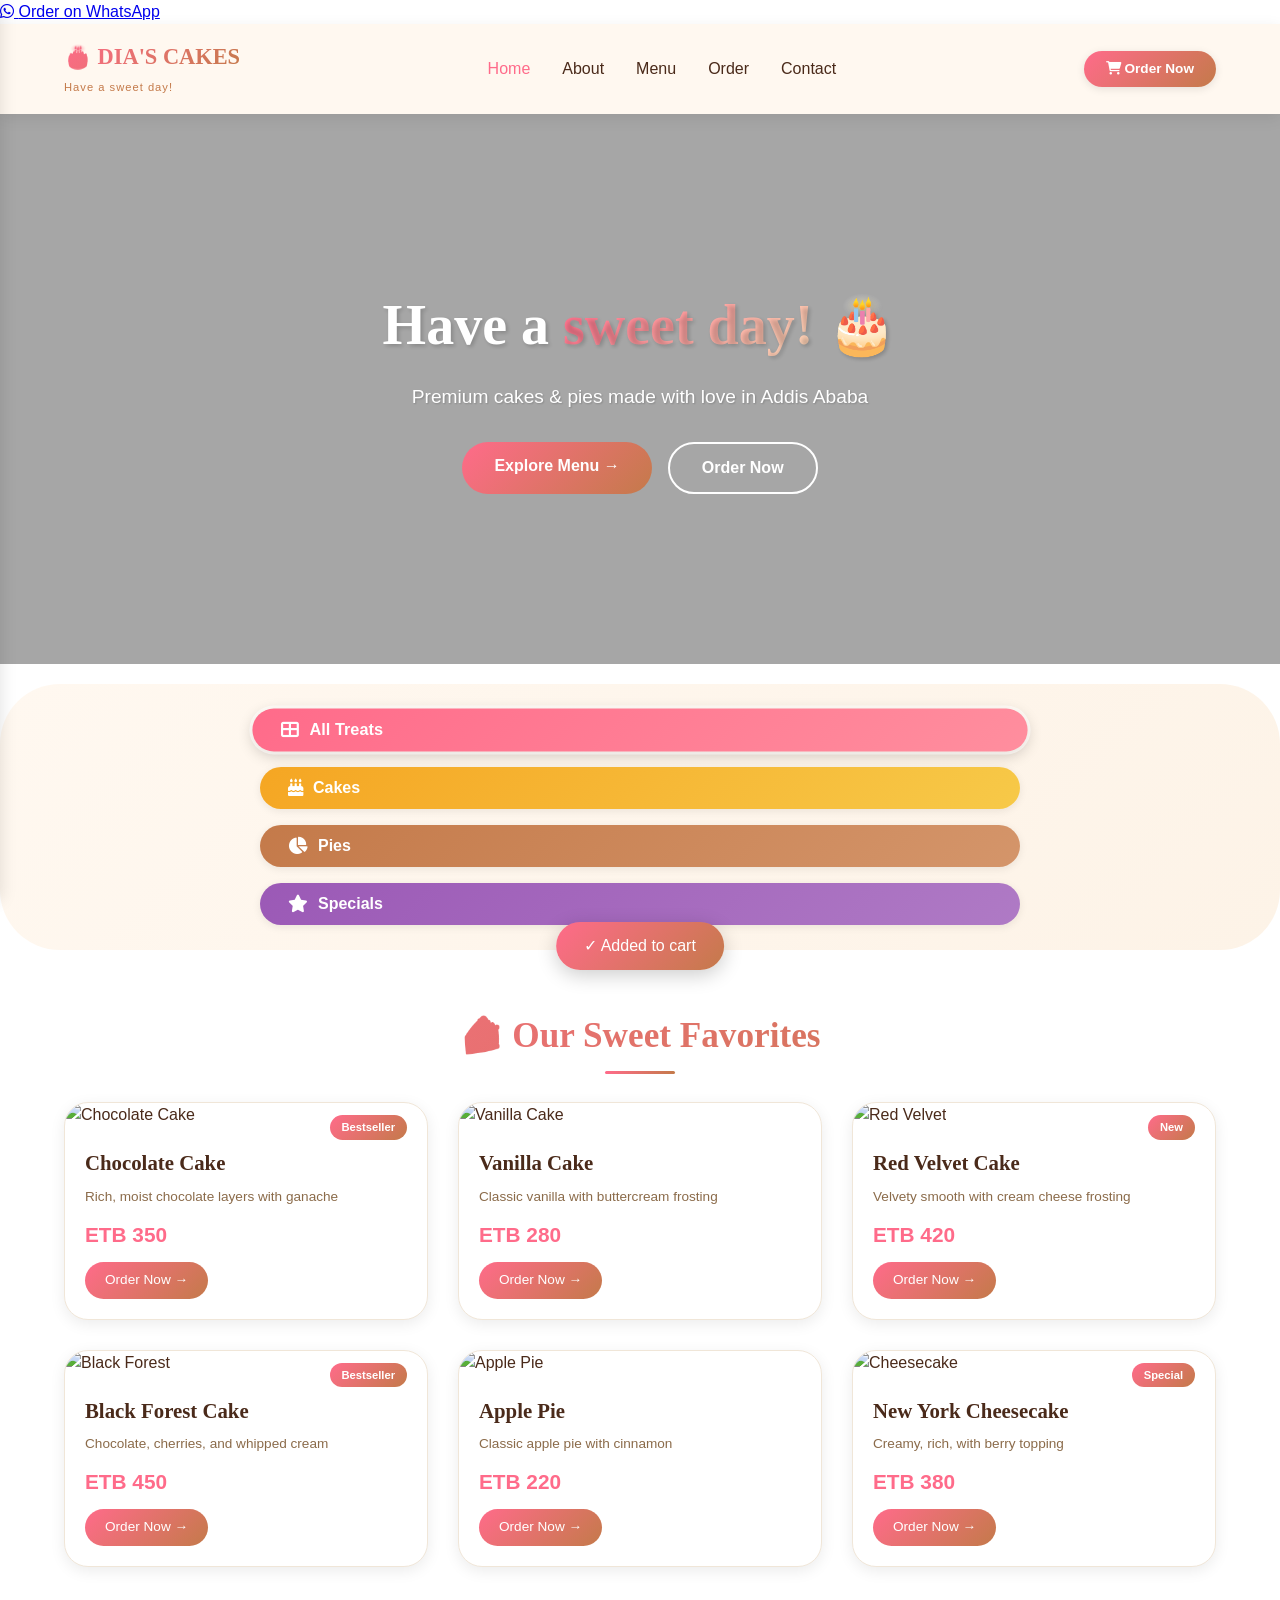
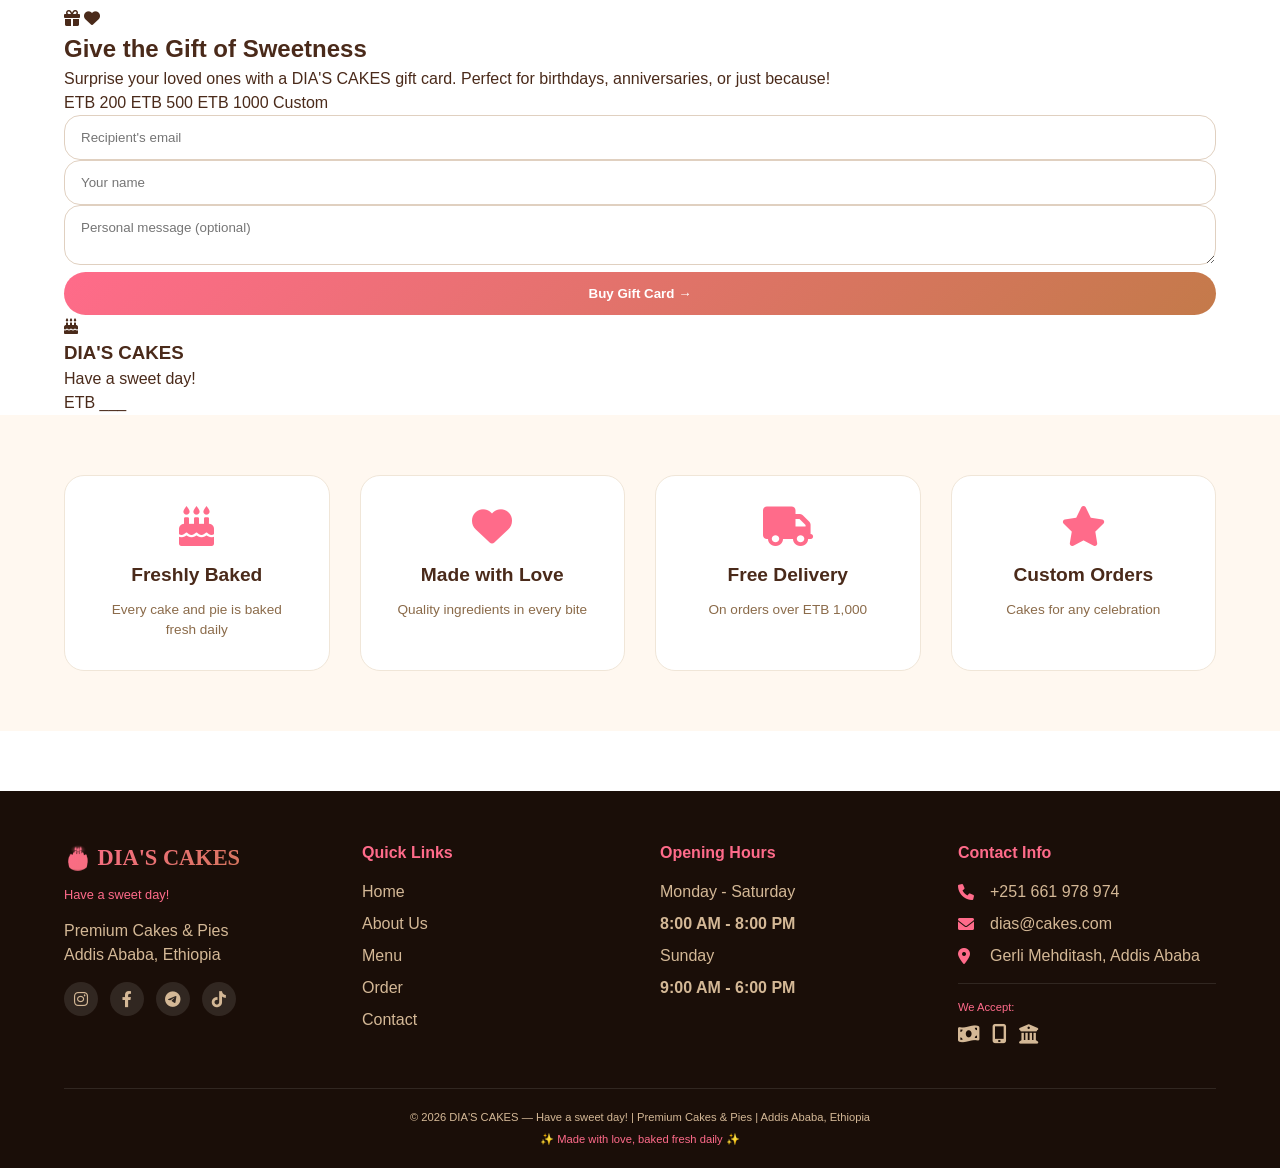
==== commit 9ba5702e: "Update index.html" ====
--- a/index.html
+++ b/index.html
@@ -8,9 +8,19 @@
     <title>DIA'S CAKES | Have a sweet day! | Premium Cakes & Pies</title>
     <link href="https://fonts.googleapis.com/css2?family=Inter:wght@300;400;500;600;700&family=Playfair+Display:wght@400;500;600;700&display=swap" rel="stylesheet">
     <link rel="stylesheet" href="https://cdnjs.cloudflare.com/ajax/libs/font-awesome/6.0.0-beta3/css/all.min.css">
+    <link rel="stylesheet" href="https://unpkg.com/aos@2.3.1/dist/aos.css">
     <link rel="stylesheet" href="css/style.css">
 </head>
 <body>
+
+<!-- Page Transition Overlay -->
+<div class="page-transition"></div>
+
+<!-- WhatsApp Floating Button -->
+<a href="https://wa.me/251661978974?text=Hello%20DIA'S%20CAKES%2C%20I%20would%20like%20to%20place%20an%20order%20%F0%9F%8E%82" class="whatsapp-float" target="_blank">
+    <i class="fab fa-whatsapp"></i>
+    <span class="whatsapp-tooltip">Order on WhatsApp</span>
+</a>
 
 <!-- Mobile Sidebar -->
 <div class="mobile-sidebar" id="mobileSidebar">
@@ -58,7 +68,7 @@
 <!-- Main Content -->
 <main>
     <!-- Hero Section -->
-    <section class="hero">
+    <section class="hero" data-aos="fade-up">
         <div class="hero-bg" style="background-image: url('https://images.unsplash.com/photo-1464349095431-e9a21285b5f3?w=1920&h=800&fit=crop');"></div>
         <div class="hero-overlay-light"></div>
         <div class="container hero-content">
@@ -72,7 +82,7 @@
     </section>
 
     <!-- Beautiful Colored Label Category Filters -->
-    <div class="category-wrapper">
+    <div class="category-wrapper" data-aos="fade-up" data-aos-delay="100">
         <div class="category-container">
             <button class="cat-btn active" data-cat="all">
                 <i class="fas fa-th-large"></i>
@@ -93,8 +103,8 @@
         </div>
     </div>
 
-    <!-- Featured Products - 12 Products -->
-    <section class="container">
+    <!-- Featured Products -->
+    <section class="container" data-aos="fade-up" data-aos-delay="200">
         <h2 class="section-title">🍰 Our Sweet Favorites</h2>
         <div class="cards-grid" id="productsGrid">
             <!-- Cake 1 - Chocolate Cake -->
@@ -132,18 +142,7 @@
                 </div>
             </div>
             
-            <!-- Cake 4 - Carrot Cake -->
-            <div class="product-card" data-cat="cakes">
-                <img src="https://images.unsplash.com/photo-1588195538326-c5b1e9f80a1b?w=400&h=300&fit=crop" class="card-image" alt="Carrot Cake">
-                <div class="card-content">
-                    <h3>Carrot Cake</h3>
-                    <p>With walnuts and cream cheese frosting</p>
-                    <div class="price">ETB 380</div>
-                    <a href="order.html" class="shop-now-btn">Order Now →</a>
-                </div>
-            </div>
-            
-            <!-- Cake 5 - Black Forest Cake -->
+            <!-- Cake 4 - Black Forest Cake -->
             <div class="product-card" data-cat="cakes">
                 <img src="https://images.unsplash.com/photo-1621303837174-89787a7d4729?w=400&h=300&fit=crop" class="card-image" alt="Black Forest">
                 <div class="card-content">
@@ -166,40 +165,7 @@
                 </div>
             </div>
             
-            <!-- Pie 2 - Cherry Pie -->
-            <div class="product-card" data-cat="pies">
-                <img src="https://images.unsplash.com/photo-1551024506-0bccd828d307?w=400&h=300&fit=crop" class="card-image" alt="Cherry Pie">
-                <div class="card-content">
-                    <h3>Cherry Pie</h3>
-                    <p>Sweet cherry filling, golden crust</p>
-                    <div class="price">ETB 240</div>
-                    <a href="order.html" class="shop-now-btn">Order Now →</a>
-                </div>
-            </div>
-            
-            <!-- Pie 3 - Pecan Pie -->
-            <div class="product-card" data-cat="pies">
-                <img src="https://images.unsplash.com/photo-1464305795204-6f5bbfc7fb81?w=400&h=300&fit=crop" class="card-image" alt="Pecan Pie">
-                <div class="card-content">
-                    <h3>Pecan Pie</h3>
-                    <p>Rich, nutty, and sweet</p>
-                    <div class="price">ETB 280</div>
-                    <a href="order.html" class="shop-now-btn">Order Now →</a>
-                </div>
-            </div>
-            
-            <!-- Pie 4 - Lemon Meringue Pie -->
-            <div class="product-card" data-cat="pies">
-                <img src="https://images.unsplash.com/photo-1550617931-e17a7b70dce2?w=400&h=300&fit=crop" class="card-image" alt="Lemon Pie">
-                <div class="card-content">
-                    <h3>Lemon Meringue Pie</h3>
-                    <p>Tangy lemon with fluffy meringue</p>
-                    <div class="price">ETB 250</div>
-                    <a href="order.html" class="shop-now-btn">Order Now →</a>
-                </div>
-            </div>
-            
-            <!-- Special 1 - New York Cheesecake -->
+            <!-- Special - Cheesecake -->
             <div class="product-card" data-cat="specials">
                 <img src="https://images.unsplash.com/photo-1558301211-0d8c8ddee6ec?w=400&h=300&fit=crop" class="card-image" alt="Cheesecake">
                 <div class="card-content">
@@ -210,34 +176,51 @@
                     <a href="order.html" class="shop-now-btn">Order Now →</a>
                 </div>
             </div>
-            
-            <!-- Special 2 - Gourmet Cupcakes -->
-            <div class="product-card" data-cat="specials">
-                <img src="https://images.unsplash.com/photo-1565958011703-44f9829ba187?w=400&h=300&fit=crop" class="card-image" alt="Cupcakes">
-                <div class="card-content">
-                    <div class="card-badge">Special</div>
-                    <h3>Gourmet Cupcakes</h3>
-                    <p>Set of 6, assorted flavors</p>
-                    <div class="price">ETB 320</div>
-                    <a href="order.html" class="shop-now-btn">Order Now →</a>
-                </div>
-            </div>
-            
-            <!-- Special 3 - Fudgy Brownies -->
-            <div class="product-card" data-cat="specials">
-                <img src="https://images.unsplash.com/photo-1517433670267-08bbd4be890f?w=400&h=300&fit=crop" class="card-image" alt="Brownies">
-                <div class="card-content">
-                    <h3>Fudgy Brownies</h3>
-                    <p>Rich chocolate brownies with walnuts</p>
-                    <div class="price">ETB 180</div>
-                    <a href="order.html" class="shop-now-btn">Order Now →</a>
-                </div>
-            </div>
         </div>
     </section>
 
+    <!-- ========== GIFT CARD SECTION (PREMIUM) ========== -->
+    <section class="gift-card-section" data-aos="fade-up">
+        <div class="container">
+            <div class="gift-card-wrapper">
+                <div class="gift-card-content">
+                    <div class="gift-card-icon">
+                        <i class="fas fa-gift"></i>
+                        <i class="fas fa-heart heart-icon"></i>
+                    </div>
+                    <h2>Give the Gift of Sweetness</h2>
+                    <p>Surprise your loved ones with a DIA'S CAKES gift card. Perfect for birthdays, anniversaries, or just because!</p>
+                    <div class="gift-card-options">
+                        <div class="gift-amount">
+                            <span>ETB 200</span>
+                            <span>ETB 500</span>
+                            <span>ETB 1000</span>
+                            <span>Custom</span>
+                        </div>
+                        <div class="gift-card-form">
+                            <input type="email" placeholder="Recipient's email" id="giftEmail">
+                            <input type="text" placeholder="Your name" id="giftName">
+                            <textarea rows="2" placeholder="Personal message (optional)" id="giftMessage"></textarea>
+                            <button id="buyGiftBtn" class="gift-btn">Buy Gift Card →</button>
+                        </div>
+                    </div>
+                </div>
+                <div class="gift-card-preview">
+                    <div class="card-preview">
+                        <div class="preview-front">
+                            <i class="fas fa-birthday-cake"></i>
+                            <h3>DIA'S CAKES</h3>
+                            <p>Have a sweet day!</p>
+                            <div class="preview-amount">ETB ___</div>
+                        </div>
+                    </div>
+                </div>
+            </div>
+        </div>
+    </section>
+
     <!-- Features Section -->
-    <section class="features-section">
+    <section class="features-section" data-aos="fade-up">
         <div class="container">
             <div class="features-grid">
                 <div class="feature-card">
@@ -322,21 +305,25 @@
 </footer>
 
 <div id="toastMsg" class="toast-msg">✓ Added to cart</div>
+<script src="https://unpkg.com/aos@2.3.1/dist/aos.js"></script>
 <script src="js/main.js"></script>
 <script>
-    // Beautiful Colored Category Filter
+    // Initialize AOS animations
+    AOS.init({
+        duration: 800,
+        once: true,
+        offset: 100
+    });
+    
+    // Category filter
     const categoryBtns = document.querySelectorAll('.cat-btn');
     const allProducts = document.querySelectorAll('.product-card');
     
     categoryBtns.forEach(btn => {
         btn.addEventListener('click', function() {
-            // Remove active class from all buttons
             categoryBtns.forEach(b => b.classList.remove('active'));
-            // Add active class to clicked button
             this.classList.add('active');
-            // Get category
             const category = this.getAttribute('data-cat');
-            // Filter products with animation
             allProducts.forEach(product => {
                 if (category === 'all' || product.getAttribute('data-cat') === category) {
                     product.style.display = 'block';
@@ -347,6 +334,19 @@
             });
         });
     });
+    
+    // Gift Card Button
+    document.getElementById('buyGiftBtn')?.addEventListener('click', function() {
+        const email = document.getElementById('giftEmail')?.value;
+        if (!email) {
+            showToast('⚠️ Please enter recipient email');
+            return;
+        }
+        showToast('🎁 Gift card purchased! Check your email for details.');
+        document.getElementById('giftEmail').value = '';
+        document.getElementById('giftName').value = '';
+        document.getElementById('giftMessage').value = '';
+    });
 </script>
 </body>
 </html>
